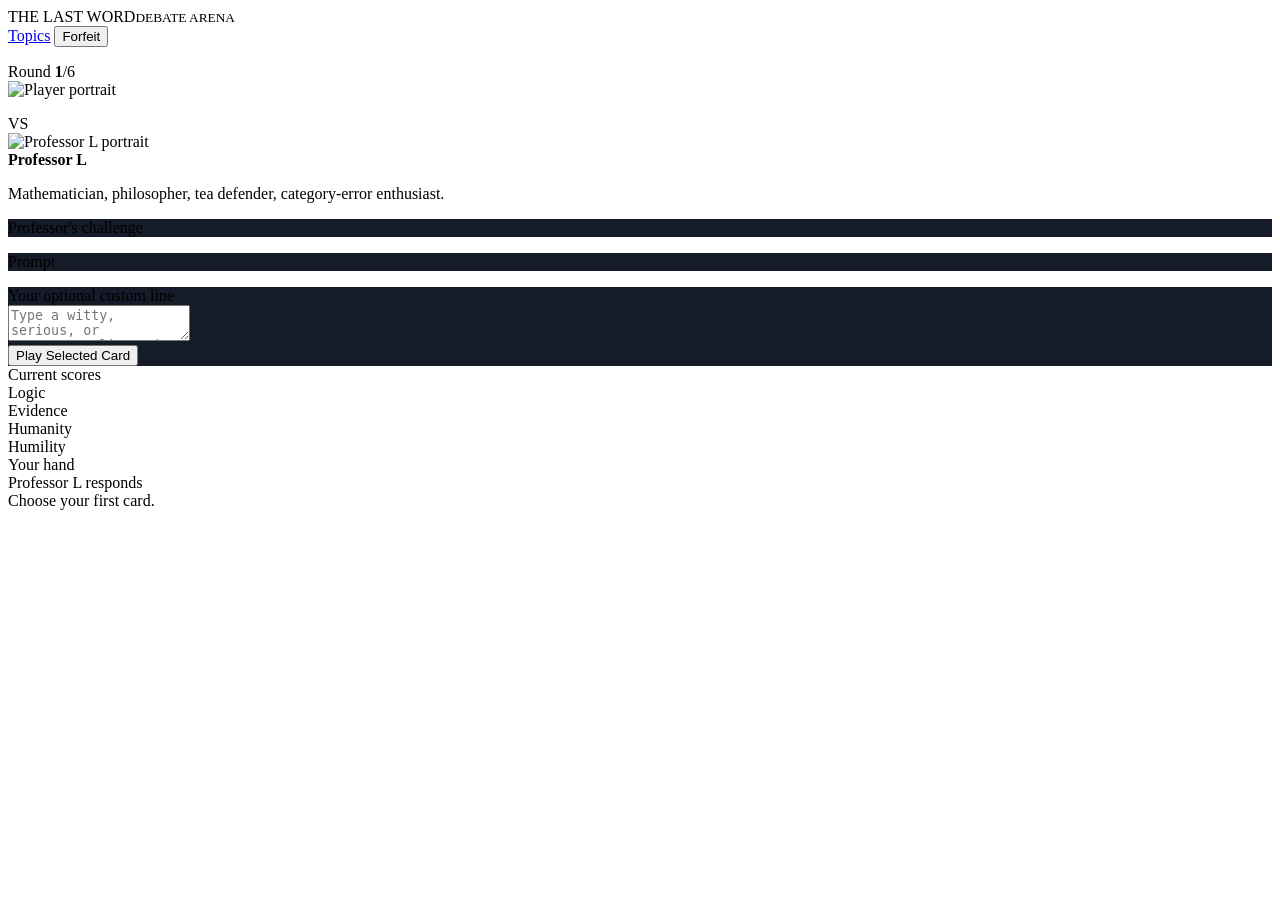
==== arena.html @ 4c8605b6 "Add files via upload" ====
<!doctype html>
<html lang="en">
<head>
  <meta charset="utf-8" />
  <meta name="viewport" content="width=device-width, initial-scale=1" />
  <title>Arena | The Last Word</title>
  <link rel="stylesheet" href="css/base.css" />
  <link rel="stylesheet" href="css/arcade.css" />
</head>
<body>
  <main class="screen">
    <header class="topbar">
      <div class="brand">THE LAST WORD<small>DEBATE ARENA</small></div>
      <nav class="nav">
        <a href="topics.html">Topics</a>
        <button id="forfeitBtn" type="button">Forfeit</button>
      </nav>
    </header>

    <section class="arena-grid">
      <div class="panel">
        <div class="stage">
          <div class="stage-top">
            <div>
              <div class="kicker" id="sceneName"></div>
              <h2 id="arenaTitle" style="margin:4px 0 0"></h2>
              <p id="arenaSubtitle" class="small"></p>
            </div>
            <div class="badge">Round <strong id="roundNumber">1</strong>/6</div>
          </div>
          <div class="stage-fighters">
            <div class="sprite-card">
              <img id="playerPortrait" alt="Player portrait" />
              <div>
                <strong id="playerName"></strong>
                <p id="playerTagline" class="small"></p>
              </div>
            </div>
            <div class="vs">VS</div>
            <div class="sprite-card">
              <img src="assets/portraits/professor-l.svg" alt="Professor L portrait" />
              <div>
                <strong>Professor L</strong>
                <p class="small">Mathematician, philosopher, tea defender, category-error enthusiast.</p>
              </div>
            </div>
          </div>
        </div>

        <div class="panel" style="margin-top:16px; background:#151b28">
          <div class="kicker">Professor's challenge</div>
          <div class="professor-bubble" id="professorChallenge"></div>
        </div>

        <div class="panel" style="margin-top:16px; background:#151b28">
          <div class="kicker">Prompt</div>
          <h3 id="roundTitle" style="margin:6px 0"></h3>
          <div class="prompt-bubble" id="roundPrompt"></div>
        </div>

        <div class="panel" style="margin-top:16px; background:#151b28">
          <div class="kicker">Your optional custom line</div>
          <textarea id="customAnswer" placeholder="Type a witty, serious, or outrageous line. The local game will save it and Professor L will react."></textarea>
          <div class="stack-actions">
            <button class="btn primary" id="submitPlayBtn" type="button">Play Selected Card</button>
          </div>
        </div>
      </div>

      <div class="panel arena-controls">
        <div class="kicker">Current scores</div>
        <div class="score-list">
          <div class="score-row"><span>Logic</span><div class="meter"><span id="logicFill"></span></div><strong id="logicScore"></strong></div>
          <div class="score-row"><span>Evidence</span><div class="meter"><span id="evidenceFill"></span></div><strong id="evidenceScore"></strong></div>
          <div class="score-row"><span>Humanity</span><div class="meter"><span id="humanityFill"></span></div><strong id="humanityScore"></strong></div>
          <div class="score-row"><span>Humility</span><div class="meter"><span id="humilityFill"></span></div><strong id="humilityScore"></strong></div>
        </div>

        <div class="event-banner hidden" id="eventBanner"></div>

        <div>
          <div class="kicker">Your hand</div>
          <div class="hand-grid" id="handGrid"></div>
        </div>

        <div>
          <div class="kicker">Professor L responds</div>
          <div class="response-bubble" id="professorResponse">Choose your first card.</div>
        </div>
      </div>
    </section>
  </main>
  <script src="js/env.js"></script>
  <script type="module" src="js/arena.js"></script>
</body>
</html>
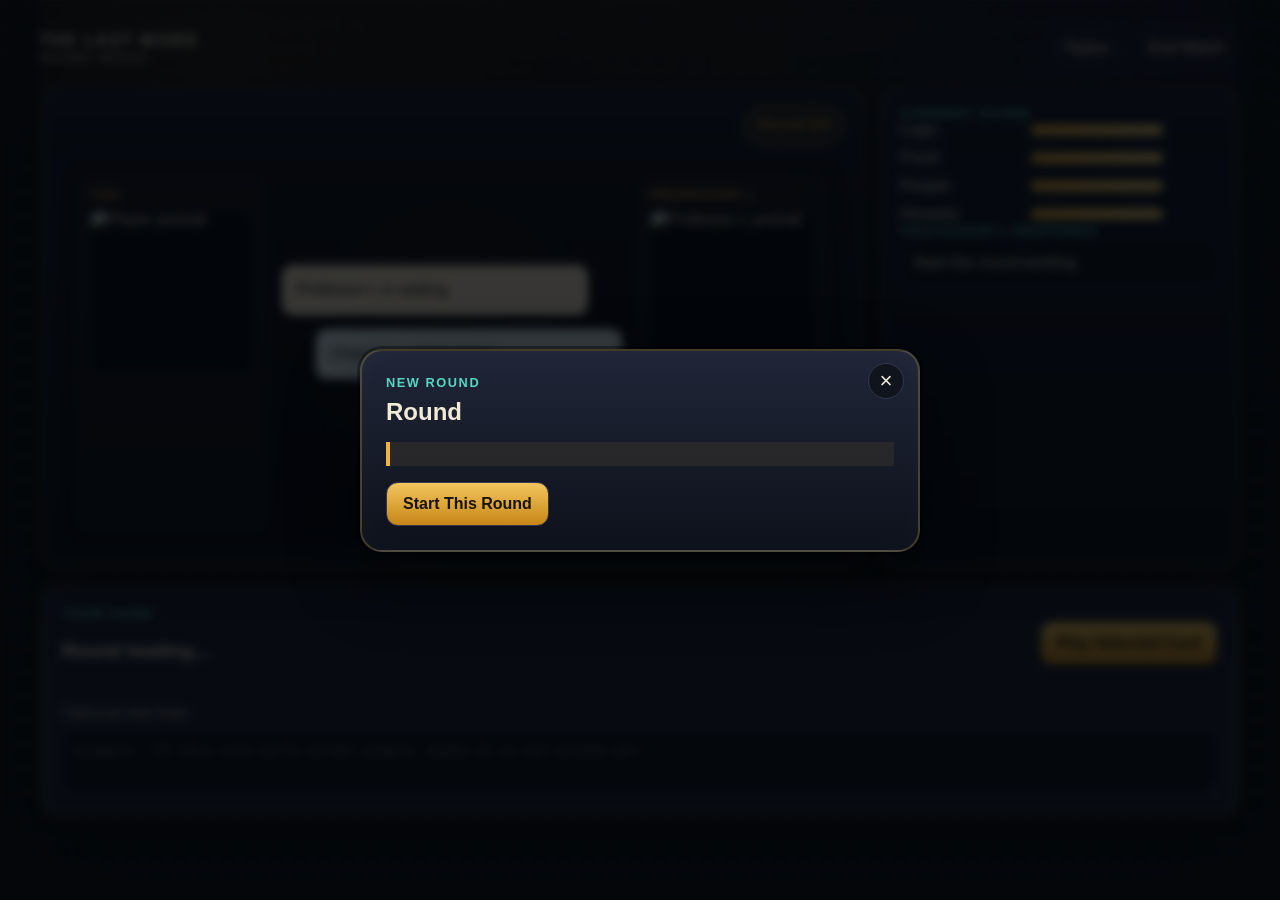
==== commit 840f43eb: "Add files via upload" ====
--- a/arena.html
+++ b/arena.html
@@ -8,88 +8,106 @@
   <link rel="stylesheet" href="css/arcade.css" />
 </head>
 <body>
-  <main class="screen">
-    <header class="topbar">
-      <div class="brand">THE LAST WORD<small>DEBATE ARENA</small></div>
+  <main class="screen arcade-screen">
+    <header class="topbar arcade-topbar">
+      <div class="brand">THE LAST WORD<small>ROUND ARENA</small></div>
       <nav class="nav">
         <a href="topics.html">Topics</a>
-        <button id="forfeitBtn" type="button">Forfeit</button>
+        <button id="forfeitBtn" type="button">End Match</button>
       </nav>
     </header>
 
-    <section class="arena-grid">
-      <div class="panel">
-        <div class="stage">
-          <div class="stage-top">
-            <div>
-              <div class="kicker" id="sceneName"></div>
-              <h2 id="arenaTitle" style="margin:4px 0 0"></h2>
-              <p id="arenaSubtitle" class="small"></p>
-            </div>
-            <div class="badge">Round <strong id="roundNumber">1</strong>/6</div>
+    <section class="arena-cabinet">
+      <div class="arena-stage-panel">
+        <div class="stage-top arcade-stage-top">
+          <div>
+            <div class="kicker" id="sceneName"></div>
+            <h2 id="arenaTitle"></h2>
+            <p id="arenaSubtitle" class="small"></p>
           </div>
-          <div class="stage-fighters">
-            <div class="sprite-card">
-              <img id="playerPortrait" alt="Player portrait" />
-              <div>
-                <strong id="playerName"></strong>
-                <p id="playerTagline" class="small"></p>
-              </div>
-            </div>
-            <div class="vs">VS</div>
-            <div class="sprite-card">
-              <img src="assets/portraits/professor-l.svg" alt="Professor L portrait" />
-              <div>
-                <strong>Professor L</strong>
-                <p class="small">Mathematician, philosopher, tea defender, category-error enthusiast.</p>
-              </div>
-            </div>
-          </div>
+          <div class="round-chip">Round <strong id="roundNumber">1</strong>/6</div>
         </div>
 
-        <div class="panel" style="margin-top:16px; background:#151b28">
-          <div class="kicker">Professor's challenge</div>
-          <div class="professor-bubble" id="professorChallenge"></div>
-        </div>
+        <div class="fight-stage">
+          <div class="fighter-panel player-side">
+            <div class="fighter-label">YOU</div>
+            <img id="playerPortrait" alt="Player portrait" />
+            <strong id="playerName"></strong>
+            <p id="playerTagline" class="small"></p>
+          </div>
 
-        <div class="panel" style="margin-top:16px; background:#151b28">
-          <div class="kicker">Prompt</div>
-          <h3 id="roundTitle" style="margin:6px 0"></h3>
-          <div class="prompt-bubble" id="roundPrompt"></div>
-        </div>
+          <div class="center-stage">
+            <div id="eventBanner" class="event-banner big hidden"></div>
+            <div class="speech-stack">
+              <div class="speech-bubble professor" id="professorChallenge">Professor L is waiting.</div>
+              <div class="speech-bubble player" id="roundPrompt">Choose a card to begin.</div>
+            </div>
+            <button class="btn secondary round-info-btn" id="openRoundBtn" type="button">Open Round Briefing</button>
+          </div>
 
-        <div class="panel" style="margin-top:16px; background:#151b28">
-          <div class="kicker">Your optional custom line</div>
-          <textarea id="customAnswer" placeholder="Type a witty, serious, or outrageous line. The local game will save it and Professor L will react."></textarea>
-          <div class="stack-actions">
-            <button class="btn primary" id="submitPlayBtn" type="button">Play Selected Card</button>
+          <div class="fighter-panel professor-side">
+            <div class="fighter-label">PROFESSOR L</div>
+            <img src="assets/portraits/professor-l.png" alt="Professor L portrait" />
+            <strong>Professor L</strong>
+            <p class="small">Plain words. Hard questions. Tea protected.</p>
           </div>
         </div>
       </div>
 
-      <div class="panel arena-controls">
-        <div class="kicker">Current scores</div>
-        <div class="score-list">
-          <div class="score-row"><span>Logic</span><div class="meter"><span id="logicFill"></span></div><strong id="logicScore"></strong></div>
-          <div class="score-row"><span>Evidence</span><div class="meter"><span id="evidenceFill"></span></div><strong id="evidenceScore"></strong></div>
-          <div class="score-row"><span>Humanity</span><div class="meter"><span id="humanityFill"></span></div><strong id="humanityScore"></strong></div>
-          <div class="score-row"><span>Humility</span><div class="meter"><span id="humilityFill"></span></div><strong id="humilityScore"></strong></div>
+      <aside class="arena-side-panel">
+        <div class="score-card arcade-mini-panel">
+          <div class="kicker">Current score</div>
+          <div class="score-list">
+            <div class="score-row"><span>Logic</span><div class="meter"><span id="logicFill"></span></div><strong id="logicScore"></strong></div>
+            <div class="score-row"><span>Proof</span><div class="meter"><span id="evidenceFill"></span></div><strong id="evidenceScore"></strong></div>
+            <div class="score-row"><span>People</span><div class="meter"><span id="humanityFill"></span></div><strong id="humanityScore"></strong></div>
+            <div class="score-row"><span>Honesty</span><div class="meter"><span id="humilityFill"></span></div><strong id="humilityScore"></strong></div>
+          </div>
         </div>
 
-        <div class="event-banner hidden" id="eventBanner"></div>
+        <div class="arcade-mini-panel">
+          <div class="kicker">Professor L responds</div>
+          <div class="response-bubble" id="professorResponse">Start the round briefing.</div>
+        </div>
+      </aside>
+    </section>
 
+    <section class="card-dock panel arcade-panel">
+      <div class="card-dock-head">
         <div>
           <div class="kicker">Your hand</div>
-          <div class="hand-grid" id="handGrid"></div>
+          <h3 id="roundTitle">Round loading...</h3>
         </div>
-
-        <div>
-          <div class="kicker">Professor L responds</div>
-          <div class="response-bubble" id="professorResponse">Choose your first card.</div>
-        </div>
+        <button class="btn primary" id="submitPlayBtn" type="button">Play Selected Card</button>
       </div>
+      <div class="hand-grid five-card-hand" id="handGrid"></div>
+      <label class="custom-line-label">
+        <span>Optional one-liner</span>
+        <textarea id="customAnswer" placeholder="Example: 'If this rule hurts normal people, maybe it is not wisdom yet.'"></textarea>
+      </label>
     </section>
   </main>
+
+  <div class="round-modal" id="roundModal" role="dialog" aria-modal="true" aria-labelledby="modalRoundTitle">
+    <div class="round-window">
+      <button class="modal-close" id="closeRoundBtn" type="button" aria-label="Close">×</button>
+      <div class="kicker">New round</div>
+      <h2 id="modalRoundTitle">Round</h2>
+      <p id="modalRoundPrompt"></p>
+      <div class="modal-tip" id="modalRoundTwist"></div>
+      <button class="btn primary" id="startRoundBtn" type="button">Start This Round</button>
+    </div>
+  </div>
+
+  <div class="round-modal hidden" id="resultModal" role="dialog" aria-modal="true" aria-labelledby="resultTitle">
+    <div class="round-window result-window">
+      <div class="event-banner big" id="resultBanner">ROUND PLAYED</div>
+      <h2 id="resultTitle">Professor L responds</h2>
+      <p id="resultText"></p>
+      <button class="btn primary" id="nextRoundBtn" type="button">Next Round</button>
+    </div>
+  </div>
+
   <script src="js/env.js"></script>
   <script type="module" src="js/arena.js"></script>
 </body>
--- a/css/base.css
+++ b/css/base.css
@@ -0,0 +1,88 @@
+:root {
+  --bg: #0f1014;
+  --bg-soft: #161923;
+  --panel: #1b2030;
+  --panel-2: #22283b;
+  --text: #f1ead7;
+  --muted: #b9b2a1;
+  --accent: #f0b43a;
+  --accent-2: #57d7c2;
+  --danger: #ff5f7a;
+  --good: #70d78a;
+  --grid: rgba(255,255,255,0.04);
+  --border: #31384f;
+  --shadow: 0 18px 50px rgba(0,0,0,0.35);
+  --radius: 18px;
+}
+* { box-sizing: border-box; }
+html, body { margin: 0; padding: 0; background: var(--bg); color: var(--text); font-family: "Trebuchet MS", "Segoe UI", Arial, sans-serif; }
+body::before {
+  content: "";
+  position: fixed;
+  inset: 0;
+  background-image:
+    linear-gradient(var(--grid) 1px, transparent 1px),
+    linear-gradient(90deg, var(--grid) 1px, transparent 1px),
+    radial-gradient(circle at top, rgba(255,196,92,0.08), transparent 35%),
+    radial-gradient(circle at 80% 20%, rgba(87,215,194,0.06), transparent 30%);
+  background-size: 24px 24px, 24px 24px, auto, auto;
+  pointer-events: none;
+}
+a { color: inherit; text-decoration: none; }
+button { font: inherit; }
+.screen { width: min(1200px, calc(100% - 24px)); margin: 0 auto; padding: 18px 0 36px; position: relative; z-index: 1; }
+.topbar {
+  display: flex; justify-content: space-between; align-items: center; gap: 14px;
+  padding: 10px 0 18px;
+}
+.brand { font-weight: 900; letter-spacing: 0.12em; }
+.brand small { display: block; color: var(--muted); font-size: 0.72rem; letter-spacing: 0.18em; margin-top: 2px; }
+.nav { display: flex; gap: 10px; flex-wrap: wrap; }
+.nav a, .nav button {
+  border: 1px solid var(--border); background: rgba(255,255,255,0.02); color: var(--text);
+  border-radius: 999px; padding: 10px 14px; cursor: pointer;
+}
+.hero, .panel {
+  background: linear-gradient(180deg, rgba(255,255,255,0.02), rgba(255,255,255,0.01)), var(--panel);
+  border: 1px solid var(--border); border-radius: var(--radius); box-shadow: var(--shadow);
+}
+.hero { padding: 28px; }
+.panel { padding: 20px; margin-top: 16px; }
+.hero-grid { display: grid; grid-template-columns: 1.2fr 0.8fr; gap: 18px; align-items: center; }
+.eyebrow { text-transform: uppercase; letter-spacing: 0.18em; color: var(--accent); font-size: 0.78rem; margin: 0 0 10px; }
+h1 { margin: 0; font-size: clamp(2rem, 5vw, 4rem); line-height: 0.95; }
+.subhead { color: var(--muted); font-size: 1.06rem; max-width: 60ch; }
+.hero-actions, .stack-actions { display: flex; gap: 12px; flex-wrap: wrap; margin-top: 18px; }
+.btn {
+  border: 1px solid var(--border); background: var(--panel-2); color: var(--text); padding: 12px 16px; border-radius: 12px; cursor: pointer;
+  transition: transform .12s ease, border-color .12s ease, background .12s ease;
+}
+.btn:hover { transform: translateY(-1px); border-color: var(--accent); }
+.btn.primary { background: linear-gradient(180deg, #f2c65d, #c78617); color: #18130a; font-weight: 800; }
+.btn.secondary.active, .btn.selected { outline: 2px solid var(--accent); }
+.hero-statbox {
+  display: grid; gap: 12px; background: rgba(0,0,0,0.18); border: 1px solid var(--border); border-radius: 18px; padding: 18px;
+}
+.metric-row, .score-row { display: grid; grid-template-columns: 120px 1fr 46px; gap: 10px; align-items: center; }
+.meter { height: 12px; background: #10141d; border-radius: 99px; overflow: hidden; border: 1px solid #2c3447; }
+.meter > span { display: block; height: 100%; background: linear-gradient(90deg, var(--accent), #f7d77f); }
+.grid-2 { display: grid; grid-template-columns: repeat(2, 1fr); gap: 16px; }
+.grid-3 { display: grid; grid-template-columns: repeat(3, 1fr); gap: 16px; }
+.footer-note { margin-top: 18px; color: var(--muted); font-size: 0.9rem; }
+.small { font-size: 0.92rem; color: var(--muted); }
+.kicker { color: var(--accent-2); font-weight: 700; text-transform: uppercase; letter-spacing: 0.12em; font-size: 0.8rem; }
+.badge {
+  display: inline-flex; align-items: center; gap: 8px; border: 1px solid var(--border); background: rgba(255,255,255,0.03); padding: 7px 10px; border-radius: 999px;
+}
+.hidden { display: none !important; }
+.copybox {
+  background: #10141d; border: 1px solid var(--border); border-radius: 14px; padding: 12px; white-space: pre-wrap; line-height: 1.4;
+}
+@media (max-width: 900px) {
+  .hero-grid, .grid-2, .grid-3 { grid-template-columns: 1fr; }
+  .score-row, .metric-row { grid-template-columns: 100px 1fr 40px; }
+}
+
+input[type="email"], input[type="text"] {
+  width: 100%; border-radius: 12px; background: #0f1219; color: var(--text); border: 1px solid var(--border); padding: 12px;
+}
--- a/css/arcade.css
+++ b/css/arcade.css
@@ -0,0 +1,161 @@
+.persona-grid, .topic-grid, .hand-grid {
+  display: grid; gap: 16px;
+}
+.persona-grid { grid-template-columns: repeat(auto-fit, minmax(250px, 1fr)); }
+.topic-grid { grid-template-columns: repeat(auto-fit, minmax(270px, 1fr)); }
+.hand-grid { grid-template-columns: repeat(auto-fit, minmax(220px, 1fr)); }
+.card-panel, .persona-card, .topic-card, .play-card {
+  background: linear-gradient(180deg, rgba(255,255,255,0.025), rgba(255,255,255,0.01)), var(--panel-2);
+  border: 1px solid var(--border); border-radius: 18px; overflow: hidden; box-shadow: var(--shadow);
+}
+.persona-card button, .topic-card button, .play-card button { width: 100%; }
+.persona-card { padding: 14px; display: grid; gap: 12px; }
+.persona-head { display: grid; grid-template-columns: 88px 1fr; gap: 12px; align-items: center; }
+.portrait-wrap {
+  width: 88px; height: 88px; border-radius: 16px; border: 1px solid var(--border); background: #121621; display: grid; place-items: center; overflow: hidden;
+}
+.portrait-wrap img { width: 100%; height: 100%; object-fit: cover; image-rendering: pixelated; }
+.persona-card h3, .topic-card h3, .play-card h3 { margin: 0; }
+.persona-card p, .topic-card p, .play-card p { margin: 0; color: var(--muted); }
+.theme-rust { box-shadow: 0 18px 40px rgba(209,105,42,0.14); }
+.theme-violet { box-shadow: 0 18px 40px rgba(166,98,255,0.16); }
+.theme-gold { box-shadow: 0 18px 40px rgba(240,180,58,0.14); }
+.theme-silver { box-shadow: 0 18px 40px rgba(255,255,255,0.08); }
+.theme-green { box-shadow: 0 18px 40px rgba(96,214,129,0.12); }
+.theme-teal { box-shadow: 0 18px 40px rgba(87,215,194,0.14); }
+.persona-stats { display: grid; gap: 8px; }
+.statline { display: grid; grid-template-columns: 84px 1fr 34px; gap: 8px; align-items: center; font-size: 0.88rem; }
+.statline .bar { height: 10px; border: 1px solid var(--border); border-radius: 999px; overflow: hidden; background: #11151f; }
+.statline .bar span { height: 100%; display: block; background: linear-gradient(90deg, var(--accent-2), #a7f1e5); }
+.topic-card { padding: 16px; display: grid; gap: 10px; }
+.topic-card .difficulty { justify-self: start; }
+.arena-grid { display: grid; grid-template-columns: 1.1fr 0.9fr; gap: 16px; }
+.stage {
+  min-height: 240px; border: 1px solid var(--border); border-radius: 18px; padding: 16px;
+  background:
+    linear-gradient(180deg, rgba(255,255,255,0.02), transparent 55%),
+    radial-gradient(circle at top right, rgba(240,180,58,0.12), transparent 30%),
+    #131823;
+}
+.stage-top { display: flex; justify-content: space-between; gap: 10px; align-items: center; margin-bottom: 12px; }
+.stage-fighters { display: grid; grid-template-columns: 1fr auto 1fr; gap: 12px; align-items: end; min-height: 150px; }
+.sprite-card {
+  border: 1px solid var(--border); background: rgba(255,255,255,0.02); border-radius: 16px; padding: 14px; min-height: 150px; display: grid; gap: 10px;
+}
+.sprite-card img { width: 128px; height: 128px; object-fit: cover; image-rendering: pixelated; border-radius: 12px; border: 1px solid var(--border); background:#0f1219; }
+.vs { font-weight: 900; letter-spacing: 0.18em; color: var(--accent); }
+.professor-bubble, .prompt-bubble, .response-bubble {
+  background: #10141d; border: 1px solid var(--border); border-radius: 14px; padding: 12px; line-height: 1.45;
+}
+.play-card { padding: 14px; display: grid; gap: 10px; min-height: 210px; }
+.play-card .card-type { text-transform: uppercase; letter-spacing: 0.16em; font-size: 0.72rem; color: var(--accent); }
+.play-card .effects { display: flex; flex-wrap: wrap; gap: 8px; font-size: 0.82rem; }
+.effect-chip { border: 1px solid var(--border); border-radius: 999px; padding: 5px 8px; background: rgba(255,255,255,0.03); }
+.arena-controls { display: grid; gap: 12px; }
+textarea {
+  width: 100%; min-height: 88px; resize: vertical; border-radius: 14px; background: #0f1219; color: var(--text); border: 1px solid var(--border); padding: 12px;
+}
+.event-banner {
+  border-radius: 14px; padding: 12px 14px; background: linear-gradient(180deg, rgba(255,95,122,0.18), rgba(255,95,122,0.04)); border: 1px solid rgba(255,95,122,0.4); font-weight: 800; letter-spacing: 0.08em;
+}
+.history-list { display: grid; gap: 12px; }
+.history-item {
+  padding: 14px; border: 1px solid var(--border); border-radius: 16px; background: rgba(255,255,255,0.02); display: grid; gap: 8px;
+}
+.result-hero { display: grid; grid-template-columns: 0.75fr 1.25fr; gap: 16px; }
+.result-card {
+  border: 1px solid var(--border); border-radius: 18px; padding: 18px; background: linear-gradient(180deg, rgba(255,255,255,0.03), rgba(255,255,255,0.01));
+}
+.score-list { display: grid; gap: 10px; }
+.daily-card { border: 1px dashed var(--accent); }
+@media (max-width: 980px) {
+  .arena-grid, .result-hero, .stage-fighters { grid-template-columns: 1fr; }
+  .vs { text-align: center; }
+}
+
+
+/* Portrait polish update */
+.portrait-wrap { box-shadow: inset 0 0 0 1px rgba(255,255,255,0.04), 0 10px 26px rgba(0,0,0,0.35); }
+.sprite-card { align-content: start; }
+
+/* V2: broader, plainer, more game-like flow */
+.arcade-screen {
+  background:
+    linear-gradient(rgba(255,255,255,0.025) 1px, transparent 1px),
+    linear-gradient(90deg, rgba(255,255,255,0.025) 1px, transparent 1px),
+    radial-gradient(circle at 15% 10%, rgba(240,180,58,0.12), transparent 28%),
+    radial-gradient(circle at 90% 20%, rgba(128,92,255,0.10), transparent 30%);
+  background-size: 24px 24px, 24px 24px, auto, auto;
+}
+.arcade-panel, .arena-stage-panel, .arena-side-panel, .round-window, .arcade-monitor {
+  border: 2px solid rgba(255,210,91,0.22);
+  box-shadow: 0 0 0 3px rgba(0,0,0,0.35), 0 26px 70px rgba(0,0,0,0.45), inset 0 0 32px rgba(255,255,255,0.025);
+}
+.topic-hero { display: grid; grid-template-columns: 1fr 1fr; gap: 16px; }
+.mini-cabinet { margin:0; padding:18px; border-radius:18px; background:linear-gradient(180deg, rgba(255,184,46,0.12), rgba(255,255,255,0.02)); }
+.topic-selector-shell { display:grid; grid-template-columns: 220px minmax(0,1fr) 310px; gap:16px; align-items:start; }
+.category-tabs { display:grid; gap:8px; }
+.category-tab, .topic-row {
+  color: var(--text); background:#151a27; border:1px solid var(--border); border-radius:12px; padding:10px 12px; cursor:pointer; text-align:left;
+}
+.category-tab.active, .category-tab:hover { border-color:var(--accent); color:var(--accent); background:rgba(240,180,58,0.08); }
+.topic-main-head { display:flex; justify-content:space-between; gap:12px; align-items:start; margin-bottom:14px; }
+.topic-main-head h2 { margin: 4px 0; }
+.search-input { min-width:230px; padding:12px 14px; border-radius:12px; border:1px solid var(--border); background:#10141d; color:var(--text); }
+.topic-list { display:grid; gap:8px; max-height:720px; overflow:auto; padding-right:6px; }
+.topic-row { display:grid; grid-template-columns:42px 1fr auto; gap:12px; align-items:center; width:100%; }
+.topic-row:hover, .topic-row.selected { border-color:var(--accent); background:linear-gradient(90deg, rgba(240,180,58,0.14), rgba(255,255,255,0.02)); }
+.topic-number { display:grid; place-items:center; width:34px; height:34px; border-radius:8px; background:#4a2b7a; color:#fff; font-weight:900; }
+.topic-row-copy { display:grid; gap:4px; }
+.topic-row-copy small { color:var(--muted); }
+.topic-arrow { color:var(--accent); font-size:2rem; }
+.arcade-monitor { position:sticky; top:18px; border-radius:18px; padding:18px; background:linear-gradient(180deg,#121827,#090c12); overflow:hidden; }
+.preview-art { height:150px; display:grid; place-items:center; margin:16px 0; border-radius:14px; border:1px solid var(--border); background:radial-gradient(circle, rgba(87,215,194,.20), transparent 55%), #090d13; color:var(--accent); font-size:2.3rem; font-weight:900; letter-spacing:.15em; text-shadow: 0 0 22px rgba(240,180,58,.35); }
+.monitor-glow { position:absolute; inset:-30%; background:radial-gradient(circle, rgba(87,215,194,.12), transparent 50%); pointer-events:none; }
+
+.arena-cabinet { display:grid; grid-template-columns:minmax(0,1fr) 360px; gap:16px; }
+.arena-stage-panel, .arena-side-panel { border-radius:20px; padding:18px; background:linear-gradient(180deg,#171c2a,#0c1018); }
+.arcade-stage-top { margin-bottom:14px; }
+.arcade-stage-top h2 { margin:4px 0 2px; }
+.round-chip { border:1px solid var(--accent); border-radius:999px; padding:9px 12px; color:var(--accent); background:rgba(240,180,58,0.08); }
+.fight-stage { min-height:390px; display:grid; grid-template-columns:190px 1fr 190px; gap:14px; align-items:stretch; padding:16px; border-radius:18px; background: radial-gradient(circle at center, rgba(240,180,58,.08), transparent 36%), linear-gradient(180deg,#12131b,#090b11); border:1px solid rgba(255,255,255,.08); }
+.fighter-panel { display:grid; grid-template-rows:auto auto auto 1fr; gap:8px; align-content:start; border:1px solid var(--border); border-radius:16px; padding:12px; background:rgba(255,255,255,.025); }
+.fighter-label { color:var(--accent); font-weight:900; letter-spacing:.14em; font-size:.75rem; }
+.fighter-panel img { width:100%; aspect-ratio:1/1; object-fit:cover; image-rendering:pixelated; border-radius:12px; border:1px solid rgba(255,255,255,.18); background:#080b11; }
+.center-stage { position:relative; display:grid; align-content:center; justify-items:center; gap:18px; }
+.speech-stack { display:grid; gap:12px; width:100%; max-width:540px; }
+.speech-bubble { border:1px solid var(--border); border-radius:12px; padding:14px; background:#f4e8cf; color:#15110a; box-shadow: 0 8px 0 rgba(0,0,0,.25); line-height:1.35; }
+.speech-bubble.player { margin-left:34px; background:#e8f7ff; }
+.speech-bubble.professor { margin-right:34px; }
+.event-banner.big { font-size:clamp(1.6rem,4vw,3.4rem); text-align:center; padding:18px 22px; border:2px solid rgba(255,185,46,.8); background:radial-gradient(circle, rgba(255,120,20,.32), rgba(255,185,46,.08)), #150a08; color:#ffd25b; text-shadow:0 0 16px rgba(255,96,0,.65); }
+.card-dock { margin-top:16px; }
+.card-dock-head { display:flex; justify-content:space-between; gap:12px; align-items:center; margin-bottom:12px; }
+.five-card-hand { grid-template-columns: repeat(5, minmax(150px, 1fr)); }
+.arcade-card { min-height:230px; border-radius:12px; border:2px solid rgba(255,255,255,.14); background:linear-gradient(180deg,#172032,#0b0f17); transition: transform .14s ease, border-color .14s ease; cursor:pointer; }
+.arcade-card:hover, .arcade-card.selected { transform:translateY(-5px); border-color:var(--accent); box-shadow:0 14px 26px rgba(0,0,0,.45), 0 0 0 2px rgba(240,180,58,.15); }
+.card-top { display:flex; justify-content:space-between; align-items:center; }
+.card-cost { width:24px; height:24px; display:grid; place-items:center; border-radius:50%; background:#f0b43a; color:#1a1205; font-weight:900; }
+.custom-line-label { display:grid; gap:8px; margin-top:12px; color:var(--muted); }
+.custom-line-label textarea { min-height:64px; }
+.round-info-btn { justify-self:center; }
+.round-modal { position:fixed; inset:0; z-index:1000; display:grid; place-items:center; padding:18px; background:rgba(2,4,8,.78); backdrop-filter: blur(5px); }
+.round-modal.hidden { display:none; }
+.round-window { width:min(560px, 100%); position:relative; border-radius:22px; padding:24px; background:linear-gradient(180deg,#202638,#0d111b); }
+.round-window h2 { margin:8px 0 10px; }
+.modal-tip { margin:16px 0; border-left:4px solid var(--accent); padding:12px 14px; background:rgba(240,180,58,.08); color:#f5e6c6; }
+.modal-close { position:absolute; right:14px; top:12px; width:36px; height:36px; border-radius:50%; border:1px solid var(--border); background:#10141d; color:var(--text); font-size:1.4rem; cursor:pointer; }
+.result-window { text-align:center; }
+.result-window p { font-size:1.05rem; line-height:1.5; }
+.compact.persona-card { box-shadow:none; }
+
+@media (max-width: 1100px) {
+  .topic-selector-shell, .arena-cabinet { grid-template-columns:1fr; }
+  .arcade-monitor { position:relative; top:auto; }
+  .five-card-hand { grid-template-columns: repeat(auto-fit, minmax(170px,1fr)); }
+}
+@media (max-width: 760px) {
+  .topic-hero, .fight-stage { grid-template-columns:1fr; }
+  .topic-main-head, .card-dock-head { flex-direction:column; align-items:stretch; }
+  .search-input { min-width:0; width:100%; }
+  .fighter-panel img { max-width:150px; justify-self:center; }
+}
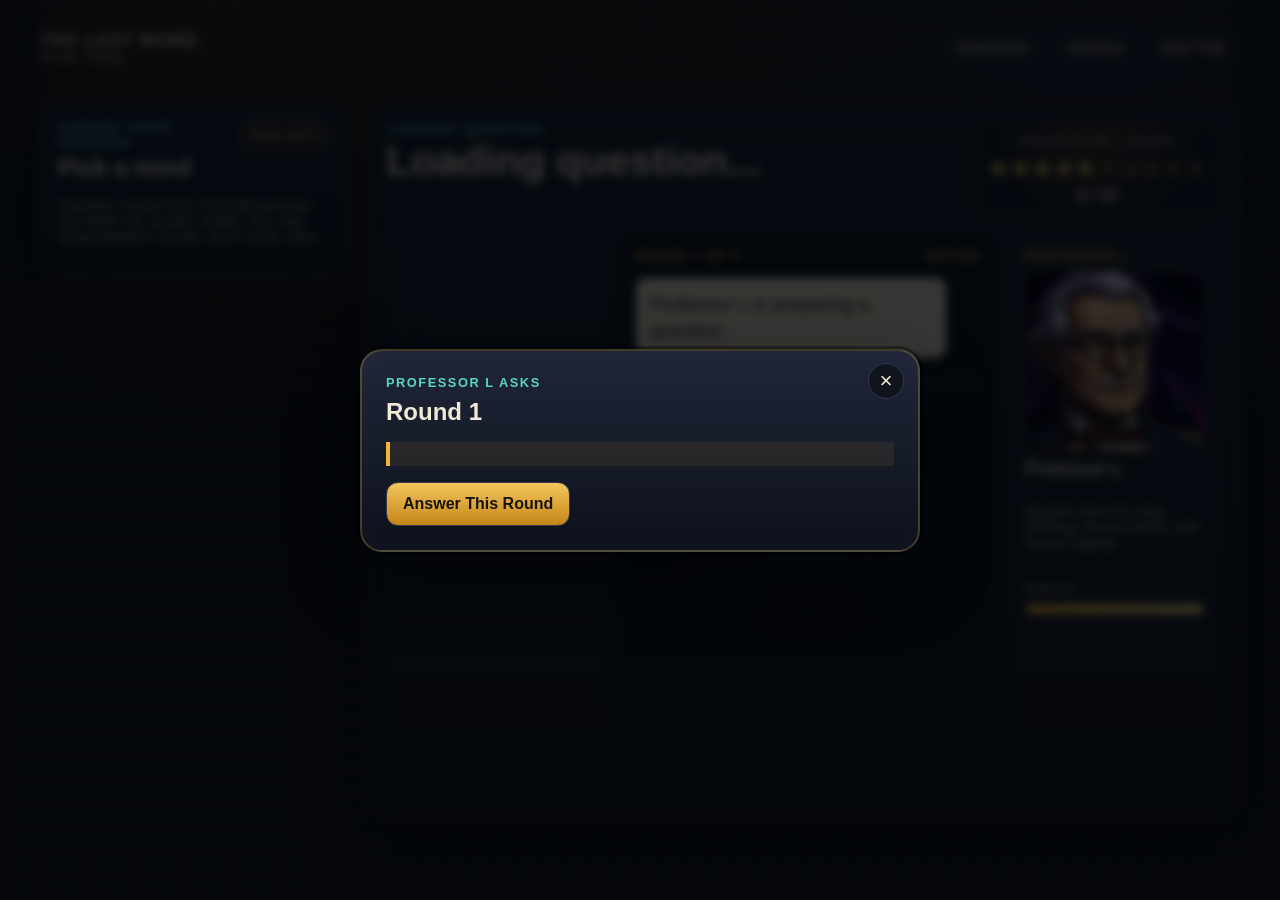
==== commit 55b459c7: "Add files via upload" ====
--- a/arena.html
+++ b/arena.html
@@ -3,107 +3,95 @@
 <head>
   <meta charset="utf-8" />
   <meta name="viewport" content="width=device-width, initial-scale=1" />
-  <title>Arena | The Last Word</title>
+  <title>Star Trial | The Last Word</title>
   <link rel="stylesheet" href="css/base.css" />
   <link rel="stylesheet" href="css/arcade.css" />
 </head>
 <body>
-  <main class="screen arcade-screen">
+  <main class="screen arcade-screen star-trial-screen">
     <header class="topbar arcade-topbar">
-      <div class="brand">THE LAST WORD<small>ROUND ARENA</small></div>
+      <div class="brand">THE LAST WORD<small>STAR TRIAL</small></div>
       <nav class="nav">
-        <a href="topics.html">Topics</a>
-        <button id="forfeitBtn" type="button">End Match</button>
+        <a href="topics.html">Questions</a>
+        <a href="account.html">Archive</a>
+        <button id="forfeitBtn" type="button">End Trial</button>
       </nav>
     </header>
 
-    <section class="arena-cabinet">
-      <div class="arena-stage-panel">
-        <div class="stage-top arcade-stage-top">
+    <section class="trial-shell">
+      <aside class="persona-rail arcade-panel">
+        <div class="rail-head">
           <div>
-            <div class="kicker" id="sceneName"></div>
-            <h2 id="arenaTitle"></h2>
-            <p id="arenaSubtitle" class="small"></p>
+            <div class="kicker">Choose your persona</div>
+            <h2>Pick a mind</h2>
           </div>
-          <div class="round-chip">Round <strong id="roundNumber">1</strong>/6</div>
+          <div class="swap-chip" id="swapChip">Swap cost: 0</div>
+        </div>
+        <p class="small">Question comes first. Pick the persona you think can answer wisely. You may swap between rounds, but it costs stars.</p>
+        <div id="personaRail" class="persona-rail-list"></div>
+      </aside>
+
+      <section class="trial-main arcade-panel">
+        <div class="trial-topline">
+          <div>
+            <div class="kicker" id="categoryLabel">Current question</div>
+            <h1 id="topicTitle">Loading question...</h1>
+            <p id="topicHook" class="small"></p>
+          </div>
+          <div class="star-board">
+            <div class="star-label">Professor L Stars</div>
+            <div class="stars" id="starsDisplay">★★★★★☆☆☆☆☆</div>
+            <strong id="starNumber">5 / 10</strong>
+          </div>
         </div>
 
-        <div class="fight-stage">
-          <div class="fighter-panel player-side">
-            <div class="fighter-label">YOU</div>
-            <img id="playerPortrait" alt="Player portrait" />
-            <strong id="playerName"></strong>
-            <p id="playerTagline" class="small"></p>
+        <div class="battle-grid">
+          <div class="active-persona-card" id="activePersonaCard">
+            <div class="empty-persona">Pick a persona from the left.</div>
           </div>
 
-          <div class="center-stage">
-            <div id="eventBanner" class="event-banner big hidden"></div>
-            <div class="speech-stack">
-              <div class="speech-bubble professor" id="professorChallenge">Professor L is waiting.</div>
-              <div class="speech-bubble player" id="roundPrompt">Choose a card to begin.</div>
+          <div class="question-window">
+            <div class="round-status">
+              <span id="roundCounter">Round 1 of 5</span>
+              <span id="challengeType">Define</span>
             </div>
-            <button class="btn secondary round-info-btn" id="openRoundBtn" type="button">Open Round Briefing</button>
+            <div class="speech-bubble professor big-bubble" id="professorQuestion">Professor L is preparing a question.</div>
+            <div class="trial-hint" id="roundHint"></div>
+            <div class="answer-list" id="answerList"></div>
           </div>
 
-          <div class="fighter-panel professor-side">
+          <div class="professor-panel">
             <div class="fighter-label">PROFESSOR L</div>
             <img src="assets/portraits/professor-l.png" alt="Professor L portrait" />
             <strong>Professor L</strong>
-            <p class="small">Plain words. Hard questions. Tea protected.</p>
+            <p class="small">Awards stars for clear thinking, honest limits, and human dignity.</p>
+            <div class="professor-meter">
+              <span>Patience</span>
+              <div class="meter"><span id="patienceFill"></span></div>
+            </div>
           </div>
         </div>
-      </div>
-
-      <aside class="arena-side-panel">
-        <div class="score-card arcade-mini-panel">
-          <div class="kicker">Current score</div>
-          <div class="score-list">
-            <div class="score-row"><span>Logic</span><div class="meter"><span id="logicFill"></span></div><strong id="logicScore"></strong></div>
-            <div class="score-row"><span>Proof</span><div class="meter"><span id="evidenceFill"></span></div><strong id="evidenceScore"></strong></div>
-            <div class="score-row"><span>People</span><div class="meter"><span id="humanityFill"></span></div><strong id="humanityScore"></strong></div>
-            <div class="score-row"><span>Honesty</span><div class="meter"><span id="humilityFill"></span></div><strong id="humilityScore"></strong></div>
-          </div>
-        </div>
-
-        <div class="arcade-mini-panel">
-          <div class="kicker">Professor L responds</div>
-          <div class="response-bubble" id="professorResponse">Start the round briefing.</div>
-        </div>
-      </aside>
-    </section>
-
-    <section class="card-dock panel arcade-panel">
-      <div class="card-dock-head">
-        <div>
-          <div class="kicker">Your hand</div>
-          <h3 id="roundTitle">Round loading...</h3>
-        </div>
-        <button class="btn primary" id="submitPlayBtn" type="button">Play Selected Card</button>
-      </div>
-      <div class="hand-grid five-card-hand" id="handGrid"></div>
-      <label class="custom-line-label">
-        <span>Optional one-liner</span>
-        <textarea id="customAnswer" placeholder="Example: 'If this rule hurts normal people, maybe it is not wisdom yet.'"></textarea>
-      </label>
+      </section>
     </section>
   </main>
 
-  <div class="round-modal" id="roundModal" role="dialog" aria-modal="true" aria-labelledby="modalRoundTitle">
-    <div class="round-window">
-      <button class="modal-close" id="closeRoundBtn" type="button" aria-label="Close">×</button>
-      <div class="kicker">New round</div>
-      <h2 id="modalRoundTitle">Round</h2>
-      <p id="modalRoundPrompt"></p>
-      <div class="modal-tip" id="modalRoundTwist"></div>
-      <button class="btn primary" id="startRoundBtn" type="button">Start This Round</button>
+  <div class="round-modal" id="roundIntroModal" role="dialog" aria-modal="true" aria-labelledby="introTitle">
+    <div class="round-window star-window">
+      <button class="modal-close" id="closeIntroBtn" type="button" aria-label="Close">×</button>
+      <div class="kicker">Professor L asks</div>
+      <h2 id="introTitle">Round 1</h2>
+      <p id="introPrompt"></p>
+      <div class="modal-tip" id="introTip"></div>
+      <button class="btn primary" id="startRoundBtn" type="button">Answer This Round</button>
     </div>
   </div>
 
   <div class="round-modal hidden" id="resultModal" role="dialog" aria-modal="true" aria-labelledby="resultTitle">
-    <div class="round-window result-window">
-      <div class="event-banner big" id="resultBanner">ROUND PLAYED</div>
+    <div class="round-window star-window result-window">
+      <div class="event-banner big" id="resultEvent">STAR CHANGE</div>
       <h2 id="resultTitle">Professor L responds</h2>
-      <p id="resultText"></p>
+      <p id="resultResponse"></p>
+      <div class="lesson-box" id="resultLesson"></div>
       <button class="btn primary" id="nextRoundBtn" type="button">Next Round</button>
     </div>
   </div>
--- a/css/arcade.css
+++ b/css/arcade.css
@@ -159,3 +159,66 @@
   .search-input { min-width:0; width:100%; }
   .fighter-panel img { max-width:150px; justify-self:center; }
 }
+
+/* V3 Star Trial: persona-strategy debate battle */
+.star-trial-screen .topbar { margin-bottom: 16px; }
+.trial-shell { display:grid; grid-template-columns: 310px minmax(0,1fr); gap:16px; align-items:start; }
+.persona-rail { position: sticky; top: 14px; border-radius: 20px; padding: 16px; background: linear-gradient(180deg, #171d2d, #0c111b); }
+.rail-head { display:flex; justify-content:space-between; align-items:start; gap:10px; margin-bottom:10px; }
+.rail-head h2 { margin: 4px 0 0; }
+.swap-chip { border:1px solid rgba(255,210,91,.45); color:var(--accent); border-radius:999px; padding:7px 10px; font-size:.78rem; white-space:nowrap; background:rgba(240,180,58,.08); }
+.persona-rail-list { display:grid; gap:10px; margin-top:14px; max-height: calc(100vh - 230px); overflow:auto; padding-right:5px; }
+.rail-persona { width:100%; display:grid; grid-template-columns:58px 1fr auto; gap:10px; align-items:center; text-align:left; color:var(--text); background:#111827; border:1px solid var(--border); border-radius:14px; padding:9px; cursor:pointer; transition: transform .14s ease, border-color .14s ease, background .14s ease; }
+.rail-persona:hover, .rail-persona.active { transform: translateX(3px); border-color: var(--accent); background: linear-gradient(90deg, rgba(240,180,58,.12), rgba(255,255,255,.025)); }
+.rail-persona img { width:58px; height:58px; object-fit:cover; border-radius:10px; border:1px solid rgba(255,255,255,.18); background:#070a10; }
+.rail-persona strong { display:block; line-height:1.05; }
+.rail-persona small { color:var(--muted); display:block; margin-top:4px; line-height:1.15; }
+.rail-persona em { font-style:normal; font-size:.68rem; color:var(--accent); letter-spacing:.1em; font-weight:900; }
+.trial-main { border-radius:20px; padding:18px; background: linear-gradient(180deg,#161b29,#0b0f17); }
+.trial-topline { display:flex; justify-content:space-between; gap:16px; align-items:start; margin-bottom:16px; }
+.trial-topline h1 { margin:4px 0 6px; font-size: clamp(1.45rem, 3.2vw, 2.75rem); line-height:1.02; }
+.star-board { min-width:230px; border:1px solid rgba(255,210,91,.35); border-radius:16px; padding:12px; text-align:center; background:radial-gradient(circle at top, rgba(240,180,58,.16), transparent 70%), #101520; }
+.star-label { color: var(--muted); font-size:.78rem; letter-spacing:.12em; text-transform:uppercase; }
+.stars { color:#ffd25b; text-shadow:0 0 12px rgba(240,180,58,.45); letter-spacing:.04em; font-size:1.45rem; margin:5px 0; }
+.battle-grid { display:grid; grid-template-columns: 220px minmax(0,1fr) 210px; gap:14px; min-height:560px; }
+.active-persona-card, .professor-panel, .question-window { border:1px solid rgba(255,255,255,.1); border-radius:18px; background:rgba(255,255,255,.025); padding:14px; }
+.active-persona-card img, .professor-panel img { width:100%; aspect-ratio:1/1; object-fit:cover; border-radius:14px; border:1px solid rgba(255,255,255,.18); background:#05070b; }
+.active-persona-card h2 { margin:10px 0 4px; font-size:1.2rem; }
+.active-persona-card p { color:var(--muted); margin:0 0 10px; }
+.empty-persona { min-height:260px; display:grid; place-items:center; text-align:center; color:var(--muted); border:1px dashed var(--border); border-radius:14px; padding:18px; }
+.persona-mini-stats { display:grid; grid-template-columns:72px 1fr; gap:7px; font-size:.8rem; align-items:center; }
+.persona-mini-stats .meter { height:8px; }
+.question-window { display:grid; grid-template-rows:auto auto auto 1fr; gap:14px; background: radial-gradient(circle at center, rgba(128,92,255,.08), transparent 45%), #0c1018; }
+.round-status { display:flex; justify-content:space-between; gap:10px; color:var(--accent); font-size:.78rem; font-weight:900; letter-spacing:.12em; text-transform:uppercase; }
+.big-bubble { font-size: clamp(1rem, 1.5vw, 1.25rem); }
+.trial-hint { border-left:4px solid var(--accent-2); padding:10px 12px; background:rgba(87,215,194,.08); color:#d8fff8; border-radius:0 12px 12px 0; }
+.answer-list { display:grid; gap:10px; align-content:start; }
+.answer-card { display:grid; grid-template-columns:42px 1fr; gap:12px; align-items:center; width:100%; text-align:left; color:var(--text); border:1px solid var(--border); background:linear-gradient(180deg,#1a2031,#0e131d); border-radius:14px; padding:13px; cursor:pointer; transition: transform .14s ease, border-color .14s ease, box-shadow .14s ease; }
+.answer-card:hover { transform:translateY(-2px); border-color:var(--accent); box-shadow:0 12px 24px rgba(0,0,0,.35), 0 0 0 2px rgba(240,180,58,.12); }
+.answer-card strong { line-height:1.22; }
+.answer-card small { display:block; color:var(--muted); margin-top:5px; }
+.answer-letter { display:grid; place-items:center; width:36px; height:36px; border-radius:10px; background:#4a2b7a; color:#fff; font-weight:900; border:1px solid rgba(255,255,255,.18); }
+.disabled-answer { cursor:default; opacity:.75; }
+.disabled-answer:hover { transform:none; border-color:var(--border); box-shadow:none; }
+.professor-panel { display:grid; align-content:start; gap:8px; }
+.professor-panel strong { font-size:1.1rem; }
+.professor-meter { margin-top:8px; display:grid; gap:7px; font-size:.82rem; color:var(--muted); }
+.star-window .event-banner.big { margin-bottom:14px; }
+.lesson-box { margin-top:14px; padding:12px 14px; border:1px solid rgba(87,215,194,.35); border-radius:14px; background:rgba(87,215,194,.08); color:#dffffa; text-align:left; }
+.star-topic-hero h1 { margin:4px 0 8px; font-size:clamp(1.9rem, 3vw, 3.1rem); }
+.result-stars { color:#ffd25b; font-size:1.85rem; letter-spacing:.04em; text-shadow:0 0 14px rgba(240,180,58,.45); }
+.verdict-history { display:grid; gap:10px; margin-top:14px; }
+.verdict-history-item { border:1px solid var(--border); border-radius:14px; padding:12px; background:rgba(255,255,255,.025); }
+.verdict-history-item strong { display:block; margin-bottom:5px; }
+.bad-answer-chip { border:1px solid rgba(255,95,122,.4); background:rgba(255,95,122,.07); border-radius:12px; padding:10px; }
+@media (max-width: 1180px) {
+  .trial-shell { grid-template-columns:1fr; }
+  .persona-rail { position:relative; top:auto; }
+  .persona-rail-list { grid-template-columns: repeat(auto-fit, minmax(230px,1fr)); max-height:none; }
+  .battle-grid { grid-template-columns:1fr; }
+  .active-persona-card img, .professor-panel img { max-width:180px; justify-self:center; }
+}
+@media (max-width: 740px) {
+  .trial-topline { flex-direction:column; }
+  .star-board { width:100%; }
+}
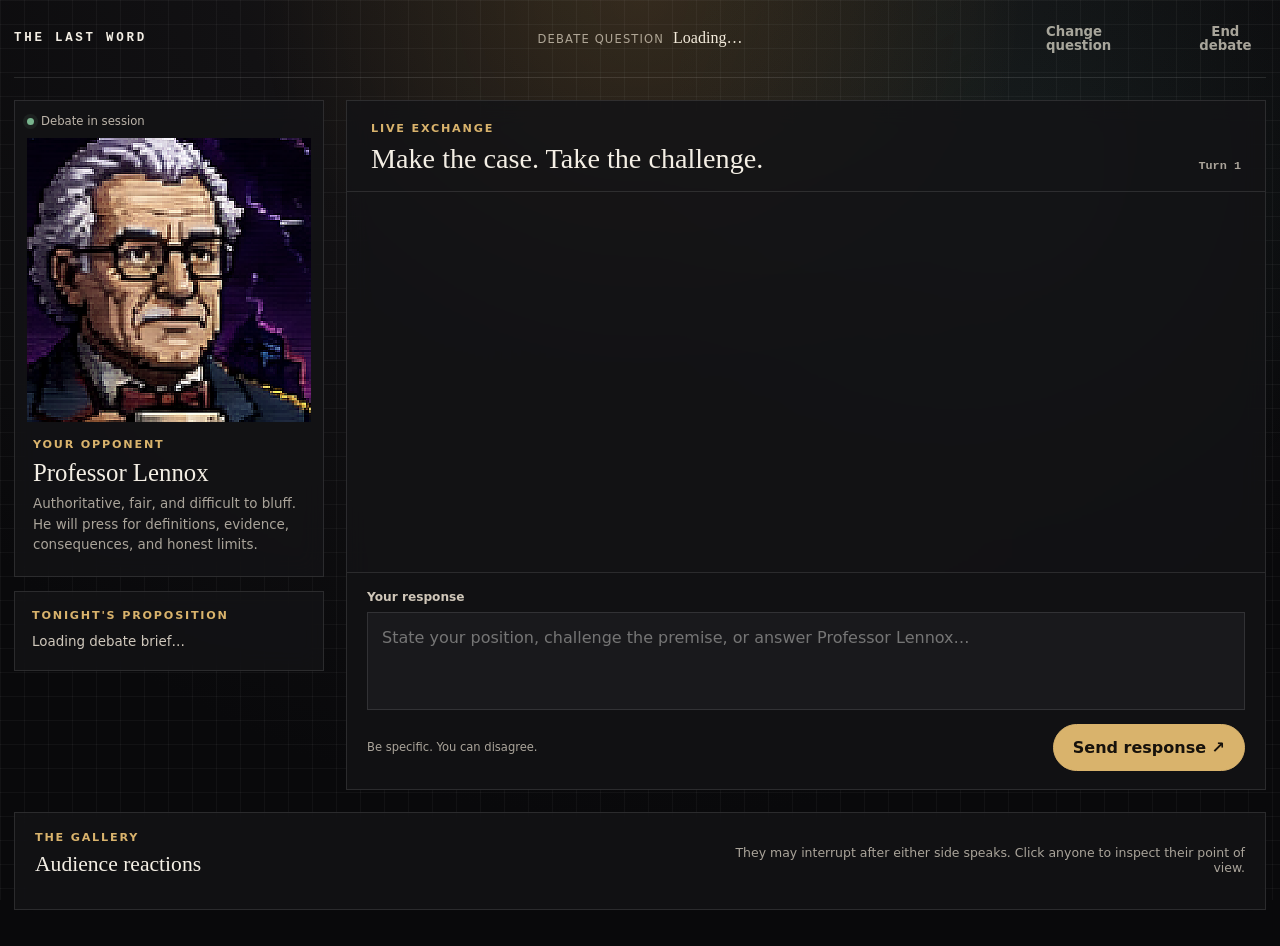
==== commit 58d3e5cb: "Add files via upload" ====
--- a/arena.html
+++ b/arena.html
@@ -3,97 +3,95 @@
 <head>
   <meta charset="utf-8" />
   <meta name="viewport" content="width=device-width, initial-scale=1" />
-  <title>Star Trial | The Last Word</title>
+  <title>Debate | The Last Word</title>
   <link rel="stylesheet" href="css/base.css" />
-  <link rel="stylesheet" href="css/arcade.css" />
+  <link rel="stylesheet" href="css/debate.css" />
 </head>
-<body>
-  <main class="screen arcade-screen star-trial-screen">
-    <header class="topbar arcade-topbar">
-      <div class="brand">THE LAST WORD<small>STAR TRIAL</small></div>
-      <nav class="nav">
-        <a href="topics.html">Questions</a>
-        <a href="account.html">Archive</a>
-        <button id="forfeitBtn" type="button">End Trial</button>
+<body class="conversation-body">
+  <main class="conversation-app">
+    <header class="debate-topbar">
+      <a class="debate-wordmark" href="index.html">THE LAST WORD</a>
+      <div class="topic-pill">
+        <span id="categoryLabel">Debate question</span>
+        <strong id="topicTitle">Loading…</strong>
+      </div>
+      <nav class="conversation-nav">
+        <a href="topics.html">Change question</a>
+        <button id="forfeitBtn" type="button">End debate</button>
       </nav>
     </header>
 
-    <section class="trial-shell">
-      <aside class="persona-rail arcade-panel">
-        <div class="rail-head">
-          <div>
-            <div class="kicker">Choose your persona</div>
-            <h2>Pick a mind</h2>
-          </div>
-          <div class="swap-chip" id="swapChip">Swap cost: 0</div>
-        </div>
-        <p class="small">Question comes first. Pick the persona you think can answer wisely. You may swap between rounds, but it costs stars.</p>
-        <div id="personaRail" class="persona-rail-list"></div>
-      </aside>
-
-      <section class="trial-main arcade-panel">
-        <div class="trial-topline">
-          <div>
-            <div class="kicker" id="categoryLabel">Current question</div>
-            <h1 id="topicTitle">Loading question...</h1>
-            <p id="topicHook" class="small"></p>
-          </div>
-          <div class="star-board">
-            <div class="star-label">Professor L Stars</div>
-            <div class="stars" id="starsDisplay">★★★★★☆☆☆☆☆</div>
-            <strong id="starNumber">5 / 10</strong>
+    <section class="debate-room">
+      <aside class="professor-column" aria-label="Professor Lennox">
+        <div class="opponent-card">
+          <div class="opponent-status"><span class="status-dot"></span> Debate in session</div>
+          <img src="assets/portraits/professor-l.png" alt="Professor Lennox portrait" />
+          <div class="opponent-copy">
+            <span class="eyebrow">Your opponent</span>
+            <h2>Professor Lennox</h2>
+            <p>Authoritative, fair, and difficult to bluff. He will press for definitions, evidence, consequences, and honest limits.</p>
           </div>
         </div>
 
-        <div class="battle-grid">
-          <div class="active-persona-card" id="activePersonaCard">
-            <div class="empty-persona">Pick a persona from the left.</div>
+        <div class="debate-brief">
+          <span class="eyebrow">Tonight's proposition</span>
+          <p id="topicHook">Loading debate brief…</p>
+        </div>
+      </aside>
+
+      <section class="conversation-column" aria-label="Debate conversation">
+        <div class="conversation-heading">
+          <div>
+            <span class="eyebrow">Live exchange</span>
+            <h1>Make the case. Take the challenge.</h1>
           </div>
+          <div class="turn-count" id="turnCounter">Turn 1</div>
+        </div>
 
-          <div class="question-window">
-            <div class="round-status">
-              <span id="roundCounter">Round 1 of 5</span>
-              <span id="challengeType">Define</span>
-            </div>
-            <div class="speech-bubble professor big-bubble" id="professorQuestion">Professor L is preparing a question.</div>
-            <div class="trial-hint" id="roundHint"></div>
-            <div class="answer-list" id="answerList"></div>
+        <div class="message-thread" id="messageThread" aria-live="polite"></div>
+
+        <form class="composer" id="debateForm">
+          <label for="userInput">Your response</label>
+          <textarea id="userInput" rows="3" maxlength="1400" placeholder="State your position, challenge the premise, or answer Professor Lennox…" required></textarea>
+          <div class="composer-footer">
+            <span id="composerHint">Be specific. You can disagree.</span>
+            <button class="debate-btn primary" id="sendBtn" type="submit">Send response <span aria-hidden="true">↗</span></button>
           </div>
+        </form>
+      </section>
+    </section>
 
-          <div class="professor-panel">
-            <div class="fighter-label">PROFESSOR L</div>
-            <img src="assets/portraits/professor-l.png" alt="Professor L portrait" />
-            <strong>Professor L</strong>
-            <p class="small">Awards stars for clear thinking, honest limits, and human dignity.</p>
-            <div class="professor-meter">
-              <span>Patience</span>
-              <div class="meter"><span id="patienceFill"></span></div>
-            </div>
-          </div>
+    <section class="audience-dock" aria-labelledby="audienceTitle">
+      <div class="audience-head">
+        <div>
+          <span class="eyebrow">The gallery</span>
+          <h2 id="audienceTitle">Audience reactions</h2>
         </div>
-      </section>
+        <p>They may interrupt after either side speaks. Click anyone to inspect their point of view.</p>
+      </div>
+      <div class="audience-row" id="personaRail"></div>
     </section>
   </main>
 
-  <div class="round-modal" id="roundIntroModal" role="dialog" aria-modal="true" aria-labelledby="introTitle">
-    <div class="round-window star-window">
-      <button class="modal-close" id="closeIntroBtn" type="button" aria-label="Close">×</button>
-      <div class="kicker">Professor L asks</div>
-      <h2 id="introTitle">Round 1</h2>
-      <p id="introPrompt"></p>
-      <div class="modal-tip" id="introTip"></div>
-      <button class="btn primary" id="startRoundBtn" type="button">Answer This Round</button>
-    </div>
-  </div>
+  <div class="interruption-layer" id="interruptionLayer" aria-live="polite" aria-atomic="true"></div>
 
-  <div class="round-modal hidden" id="resultModal" role="dialog" aria-modal="true" aria-labelledby="resultTitle">
-    <div class="round-window star-window result-window">
-      <div class="event-banner big" id="resultEvent">STAR CHANGE</div>
-      <h2 id="resultTitle">Professor L responds</h2>
-      <p id="resultResponse"></p>
-      <div class="lesson-box" id="resultLesson"></div>
-      <button class="btn primary" id="nextRoundBtn" type="button">Next Round</button>
-    </div>
+  <div class="persona-drawer" id="personaDrawer" aria-hidden="true">
+    <button class="drawer-scrim" id="drawerScrim" type="button" aria-label="Close audience profile"></button>
+    <aside class="drawer-panel" role="dialog" aria-modal="true" aria-labelledby="drawerName">
+      <button class="drawer-close" id="drawerClose" type="button" aria-label="Close">×</button>
+      <img id="drawerPortrait" src="" alt="" />
+      <span class="eyebrow">Audience member</span>
+      <h2 id="drawerName"></h2>
+      <p id="drawerIntro"></p>
+      <div class="profile-facts">
+        <div><span>Lens</span><strong id="drawerType"></strong></div>
+        <div><span>Blind spot</span><strong id="drawerBlindSpot"></strong></div>
+      </div>
+      <div class="history-block">
+        <h3>Interruption history</h3>
+        <div id="drawerHistory"></div>
+      </div>
+    </aside>
   </div>
 
   <script src="js/env.js"></script>
--- a/css/debate.css
+++ b/css/debate.css
@@ -0,0 +1,184 @@
+:root {
+  --debate-bg: #0b0b0d;
+  --debate-panel: #141416;
+  --debate-panel-2: #1a1a1d;
+  --debate-line: rgba(255,255,255,.11);
+  --debate-text: #f4efe5;
+  --debate-muted: #aaa49a;
+  --debate-gold: #d9b36c;
+  --debate-gold-soft: rgba(217,179,108,.12);
+  --debate-red: #b65b48;
+  --debate-green: #5f8f78;
+}
+* { box-sizing: border-box; }
+body.debate-start-body,
+body.conversation-body { margin:0; min-height:100vh; color:var(--debate-text); background:radial-gradient(circle at 50% -10%, #29221a 0, #121113 34%, #09090b 75%); font-family: Inter, ui-sans-serif, system-ui, -apple-system, BlinkMacSystemFont, "Segoe UI", sans-serif; }
+a { color:inherit; }
+.debate-wordmark { color:var(--debate-text); text-decoration:none; font:800 .78rem/1 ui-monospace,SFMono-Regular,Menlo,monospace; letter-spacing:.22em; }
+.quiet-link,.conversation-nav a,.conversation-nav button { color:var(--debate-muted); text-decoration:none; background:none; border:0; font:600 .83rem/1 system-ui,sans-serif; cursor:pointer; padding:8px 0; }
+.quiet-link:hover,.conversation-nav a:hover,.conversation-nav button:hover { color:var(--debate-text); }
+.eyebrow { display:block; color:var(--debate-gold); font-size:.7rem; font-weight:800; letter-spacing:.16em; text-transform:uppercase; }
+.debate-btn { border:1px solid var(--debate-line); border-radius:999px; padding:13px 19px; font-weight:800; cursor:pointer; transition:transform .18s ease,border-color .18s ease,background .18s ease; }
+.debate-btn:hover { transform:translateY(-1px); }
+.debate-btn.primary { color:#17120c; border-color:var(--debate-gold); background:var(--debate-gold); }
+.debate-btn.primary:hover { background:#e5c484; }
+.debate-btn.secondary { color:var(--debate-text); background:rgba(255,255,255,.025); }
+.debate-btn:disabled { opacity:.45; cursor:not-allowed; transform:none; }
+
+/* Start */
+.debate-start-shell { width:min(1180px, calc(100% - 36px)); margin:0 auto; min-height:100vh; display:grid; grid-template-rows:auto 1fr auto; }
+.debate-brandbar { display:flex; align-items:center; justify-content:space-between; padding:26px 0; border-bottom:1px solid var(--debate-line); }
+.debate-start-card { display:grid; grid-template-columns:minmax(0,1.05fr) minmax(420px,.95fr); gap:64px; align-items:center; padding:70px 0 48px; }
+.start-copy h1 { max-width:700px; margin:14px 0 22px; font-family: Georgia, "Times New Roman", serif; font-size:clamp(3rem,7vw,6.5rem); line-height:.9; font-weight:500; letter-spacing:-.055em; }
+.start-copy h1 span { color:var(--debate-gold); }
+.start-lede { max-width:640px; color:#c9c2b7; font-size:clamp(1rem,1.7vw,1.24rem); line-height:1.65; }
+.start-actions { display:flex; flex-wrap:wrap; gap:10px; margin-top:30px; }
+.start-status { min-height:1.2em; color:var(--debate-muted); font-size:.8rem; margin-top:14px; }
+.start-stage { position:relative; min-height:590px; display:grid; place-items:center; }
+.stage-glow { position:absolute; width:80%; aspect-ratio:1; border-radius:50%; background:radial-gradient(circle, rgba(217,179,108,.18), rgba(217,179,108,0) 65%); filter:blur(4px); }
+.professor-hero { position:relative; z-index:2; width:min(390px,84%); margin:0; padding:14px; border:1px solid rgba(217,179,108,.25); background:linear-gradient(180deg, rgba(255,255,255,.055), rgba(255,255,255,.015)); box-shadow:0 35px 70px rgba(0,0,0,.46); }
+.professor-hero img { display:block; width:100%; aspect-ratio:1/1; object-fit:cover; filter:saturate(.82) contrast(1.05); }
+.professor-hero figcaption { display:flex; align-items:end; justify-content:space-between; gap:14px; padding:14px 4px 2px; }
+.professor-hero strong { font:500 1.35rem/1.1 Georgia,serif; }
+.professor-hero span { color:var(--debate-muted); font-size:.78rem; }
+.audience-preview { position:absolute; z-index:3; left:50%; bottom:2px; transform:translateX(-50%); width:100%; display:flex; justify-content:center; gap:7px; }
+.preview-persona { width:62px; height:62px; border-radius:50%; overflow:hidden; border:2px solid #272326; background:#09090b; box-shadow:0 8px 20px rgba(0,0,0,.45); }
+.preview-persona img { width:100%; height:100%; object-fit:cover; }
+.preview-persona:nth-child(even) { transform:translateY(10px); }
+.start-footer { display:flex; gap:10px 30px; flex-wrap:wrap; padding:22px 0 28px; border-top:1px solid var(--debate-line); color:var(--debate-muted); font-size:.78rem; }
+
+/* Conversation */
+.conversation-app { width:min(1480px, calc(100% - 28px)); margin:0 auto; padding-bottom:36px; }
+.debate-topbar { min-height:78px; display:grid; grid-template-columns:220px minmax(0,1fr) 220px; gap:18px; align-items:center; border-bottom:1px solid var(--debate-line); }
+.topic-pill { min-width:0; display:flex; align-items:baseline; justify-content:center; gap:9px; }
+.topic-pill span { color:var(--debate-muted); font-size:.72rem; text-transform:uppercase; letter-spacing:.1em; }
+.topic-pill strong { overflow:hidden; text-overflow:ellipsis; white-space:nowrap; font:500 1rem/1.3 Georgia,serif; }
+.conversation-nav { display:flex; justify-content:flex-end; gap:18px; }
+.debate-room { display:grid; grid-template-columns:310px minmax(0,1fr); gap:22px; padding:22px 0; }
+.professor-column { display:grid; gap:14px; align-content:start; position:sticky; top:18px; align-self:start; }
+.opponent-card,.debate-brief,.conversation-column,.audience-dock { border:1px solid var(--debate-line); background:rgba(20,20,22,.84); backdrop-filter:blur(12px); }
+.opponent-card { padding:12px; }
+.opponent-card img { width:100%; aspect-ratio:1/1; object-fit:cover; display:block; filter:saturate(.78); }
+.opponent-status { display:flex; align-items:center; gap:7px; margin:1px 0 10px; color:#bdb5aa; font-size:.73rem; }
+.status-dot { width:7px; height:7px; border-radius:50%; background:#79b58e; box-shadow:0 0 0 4px rgba(121,181,142,.09); }
+.opponent-copy { padding:16px 6px 8px; }
+.opponent-copy h2 { margin:6px 0 8px; font:500 1.55rem/1 Georgia,serif; }
+.opponent-copy p,.debate-brief p { margin:0; color:var(--debate-muted); font-size:.84rem; line-height:1.55; }
+.debate-brief { padding:17px; }
+.debate-brief p { margin-top:8px; color:#d0c8bc; }
+.conversation-column { min-height:680px; display:grid; grid-template-rows:auto 1fr auto; overflow:hidden; }
+.conversation-heading { display:flex; justify-content:space-between; gap:14px; align-items:end; padding:21px 24px 18px; border-bottom:1px solid var(--debate-line); }
+.conversation-heading h1 { margin:5px 0 0; font:500 clamp(1.45rem,2.2vw,2.1rem)/1 Georgia,serif; }
+.turn-count { color:var(--debate-muted); font:700 .74rem/1 ui-monospace,monospace; }
+.message-thread { min-height:380px; max-height:calc(100vh - 350px); overflow-y:auto; padding:28px 24px 34px; display:flex; flex-direction:column; gap:20px; scroll-behavior:smooth; }
+.message { max-width:min(78%,720px); display:grid; grid-template-columns:40px minmax(0,1fr); gap:10px; align-items:start; animation:messageIn .25s ease both; }
+.message.user { align-self:flex-end; grid-template-columns:minmax(0,1fr) 40px; }
+.message-avatar { width:40px; height:40px; border-radius:50%; border:1px solid var(--debate-line); overflow:hidden; background:#252326; display:grid; place-items:center; color:var(--debate-gold); font-weight:900; }
+.message-avatar img { width:100%; height:100%; object-fit:cover; }
+.message-body { border:1px solid var(--debate-line); background:#18181b; padding:13px 15px 14px; }
+.message.user .message-body { background:#27231d; border-color:rgba(217,179,108,.24); }
+.message-meta { display:flex; justify-content:space-between; gap:12px; margin-bottom:6px; color:var(--debate-muted); font-size:.7rem; }
+.message-meta strong { color:var(--debate-text); }
+.message p { margin:0; line-height:1.58; white-space:pre-wrap; }
+.message.typing .message-body { color:var(--debate-muted); font-style:italic; }
+.composer { padding:17px 20px 18px; border-top:1px solid var(--debate-line); background:#111113; }
+.composer label { display:block; margin-bottom:8px; color:#d0c7b9; font-size:.76rem; font-weight:750; }
+.composer textarea { width:100%; resize:none; min-height:84px; max-height:180px; border:1px solid var(--debate-line); border-radius:0; outline:none; color:var(--debate-text); background:#19191c; padding:13px 14px; font:inherit; line-height:1.45; }
+.composer textarea:focus { border-color:rgba(217,179,108,.58); box-shadow:0 0 0 3px rgba(217,179,108,.06); }
+.composer-footer { display:flex; align-items:center; justify-content:space-between; gap:12px; margin-top:10px; }
+.composer-footer > span { color:var(--debate-muted); font-size:.72rem; }
+
+/* Audience */
+.audience-dock { padding:18px 20px 20px; }
+.audience-head { display:flex; justify-content:space-between; align-items:end; gap:20px; margin-bottom:14px; }
+.audience-head h2 { margin:4px 0 0; font:500 1.35rem/1 Georgia,serif; }
+.audience-head p { max-width:520px; margin:0; color:var(--debate-muted); font-size:.78rem; text-align:right; }
+.audience-row { display:grid; grid-template-columns:repeat(6,minmax(0,1fr)); gap:10px; }
+.audience-card { position:relative; display:grid; grid-template-columns:54px minmax(0,1fr); gap:10px; align-items:center; min-width:0; padding:9px; border:1px solid var(--debate-line); background:#101012; color:var(--debate-text); text-align:left; cursor:pointer; transition:transform .18s ease,border-color .18s ease,box-shadow .18s ease; }
+.audience-card:hover { transform:translateY(-2px); border-color:rgba(217,179,108,.38); }
+.audience-card img { width:54px; height:54px; object-fit:cover; border-radius:50%; filter:saturate(.8); }
+.audience-card strong { display:block; overflow:hidden; text-overflow:ellipsis; white-space:nowrap; font-size:.77rem; }
+.audience-card small { display:block; margin-top:4px; color:var(--debate-muted); overflow:hidden; text-overflow:ellipsis; white-space:nowrap; font-size:.67rem; }
+.audience-card.interrupting { border-color:var(--persona-accent,var(--debate-gold)); box-shadow:0 0 0 2px color-mix(in srgb, var(--persona-accent,var(--debate-gold)) 24%, transparent), 0 0 28px color-mix(in srgb, var(--persona-accent,var(--debate-gold)) 18%, transparent); animation:audiencePulse .55s ease 2; }
+.audience-card::after { content:""; position:absolute; top:8px; right:8px; width:6px; height:6px; border-radius:50%; background:var(--persona-accent,var(--debate-gold)); opacity:.35; }
+.theme-rust { --persona-accent:#c97654; }.theme-violet{--persona-accent:#9a7ae8}.theme-gold{--persona-accent:#d6ad55}.theme-silver{--persona-accent:#b5bec8}.theme-green{--persona-accent:#6ca67a}.theme-teal{--persona-accent:#5fa5a1}
+
+/* Interruption */
+.interruption-layer { position:fixed; right:26px; bottom:28px; z-index:60; width:min(390px,calc(100vw - 30px)); pointer-events:none; display:grid; gap:10px; }
+.interruption-toast { --persona-accent:var(--debate-gold); position:relative; display:grid; grid-template-columns:52px minmax(0,1fr) auto; gap:11px; align-items:start; padding:12px; border:1px solid color-mix(in srgb, var(--persona-accent) 55%, #262428); border-left:4px solid var(--persona-accent); background:rgba(24,23,25,.97); box-shadow:0 20px 55px rgba(0,0,0,.5); pointer-events:auto; animation:toastIn .3s ease both; }
+.interruption-toast.leaving { animation:toastOut .28s ease both; }
+.interruption-toast img { width:52px; height:52px; border-radius:50%; object-fit:cover; }
+.interruption-toast strong { display:block; margin-bottom:4px; font-size:.78rem; color:var(--persona-accent); }
+.interruption-toast p { margin:0; color:#ece5da; line-height:1.38; font-size:.83rem; }
+.toast-dismiss { border:0; background:none; color:#8f8981; cursor:pointer; font-size:1rem; padding:1px 4px; }
+
+/* Drawer */
+.persona-drawer { position:fixed; inset:0; z-index:80; pointer-events:none; visibility:hidden; }
+.persona-drawer.open { pointer-events:auto; visibility:visible; }
+.drawer-scrim { position:absolute; inset:0; border:0; background:rgba(0,0,0,.62); opacity:0; transition:opacity .2s ease; }
+.persona-drawer.open .drawer-scrim { opacity:1; }
+.drawer-panel { position:absolute; right:0; top:0; height:100%; width:min(430px,92vw); overflow-y:auto; padding:28px; background:#151517; border-left:1px solid var(--debate-line); transform:translateX(100%); transition:transform .24s ease; }
+.persona-drawer.open .drawer-panel { transform:translateX(0); }
+.drawer-close { position:absolute; right:17px; top:14px; border:0; background:none; color:var(--debate-muted); font-size:1.7rem; cursor:pointer; }
+.drawer-panel > img { width:112px; height:112px; object-fit:cover; border-radius:50%; margin-bottom:18px; }
+.drawer-panel h2 { margin:6px 0 10px; font:500 2rem/1 Georgia,serif; }
+.drawer-panel > p { color:var(--debate-muted); line-height:1.55; }
+.profile-facts { display:grid; gap:9px; margin:24px 0; }
+.profile-facts div { padding:12px; border:1px solid var(--debate-line); }
+.profile-facts span { display:block; color:var(--debate-muted); font-size:.68rem; text-transform:uppercase; letter-spacing:.1em; }
+.profile-facts strong { display:block; margin-top:5px; font-size:.83rem; line-height:1.35; }
+.history-block { border-top:1px solid var(--debate-line); padding-top:18px; }
+.history-block h3 { margin:0 0 10px; font:500 1.2rem/1 Georgia,serif; }
+.history-entry { padding:10px 0; border-bottom:1px solid rgba(255,255,255,.07); color:#d5cfc6; font-size:.8rem; line-height:1.4; }
+.empty-history { color:var(--debate-muted); font-size:.8rem; }
+
+/* Topics restyle hooks */
+body:not(.debate-start-body):not(.conversation-body) { background:#0b0b0d; }
+body:not(.debate-start-body):not(.conversation-body) .arcade-topbar,
+body:not(.debate-start-body):not(.conversation-body) .arcade-panel { border-color:var(--debate-line); background:#151517; box-shadow:none; }
+body:not(.debate-start-body):not(.conversation-body) .brand { color:var(--debate-text); }
+body:not(.debate-start-body):not(.conversation-body) .kicker { color:var(--debate-gold); }
+body:not(.debate-start-body):not(.conversation-body) .btn.primary { background:var(--debate-gold); color:#19140e; border-color:var(--debate-gold); }
+
+@keyframes messageIn { from{opacity:0;transform:translateY(8px)} to{opacity:1;transform:none} }
+@keyframes audiencePulse { 50%{transform:translateY(-3px) scale(1.015)} }
+@keyframes toastIn { from{opacity:0;transform:translateY(18px) scale(.98)} to{opacity:1;transform:none} }
+@keyframes toastOut { to{opacity:0;transform:translateY(12px) scale(.98)} }
+@media (max-width: 1050px) {
+  .debate-start-card { grid-template-columns:1fr; gap:20px; padding-top:48px; }
+  .start-stage { min-height:500px; }
+  .debate-topbar { grid-template-columns:1fr auto; padding:15px 0; }
+  .topic-pill { grid-column:1/-1; grid-row:2; justify-content:flex-start; }
+  .debate-room { grid-template-columns:230px minmax(0,1fr); }
+  .audience-row { grid-template-columns:repeat(3,minmax(0,1fr)); }
+}
+@media (max-width: 760px) {
+  .debate-start-shell,.conversation-app { width:min(100% - 20px,100%); }
+  .debate-start-card { padding-top:34px; }
+  .start-copy h1 { font-size:clamp(2.8rem,15vw,4.6rem); }
+  .start-stage { min-height:440px; }
+  .preview-persona { width:48px; height:48px; }
+  .debate-room { display:block; padding-top:12px; }
+  .professor-column { position:static; }
+  .opponent-card { display:grid; grid-template-columns:92px minmax(0,1fr); gap:12px; align-items:center; }
+  .opponent-status { grid-column:1/-1; }
+  .opponent-copy { padding:0; }
+  .opponent-card img { width:92px; height:92px; }
+  .opponent-copy p { display:none; }
+  .debate-brief { display:none; }
+  .conversation-column { margin-top:12px; min-height:calc(100vh - 240px); }
+  .conversation-heading { padding:17px; }
+  .message-thread { max-height:none; min-height:430px; padding:20px 14px 26px; }
+  .message { max-width:92%; }
+  .composer { position:sticky; bottom:0; z-index:20; padding:13px; }
+  .composer-footer { align-items:flex-end; }
+  .composer-footer > span { display:none; }
+  .audience-dock { margin-top:12px; padding:15px; }
+  .audience-head { display:block; }
+  .audience-head p { margin-top:7px; text-align:left; }
+  .audience-row { grid-template-columns:repeat(2,minmax(0,1fr)); }
+  .audience-card { grid-template-columns:44px minmax(0,1fr); }
+  .audience-card img { width:44px; height:44px; }
+  .interruption-layer { right:10px; bottom:10px; width:calc(100vw - 20px); }
+}
+@media (prefers-reduced-motion: reduce) { *,*::before,*::after { animation-duration:.001ms!important; transition-duration:.001ms!important; scroll-behavior:auto!important; } }
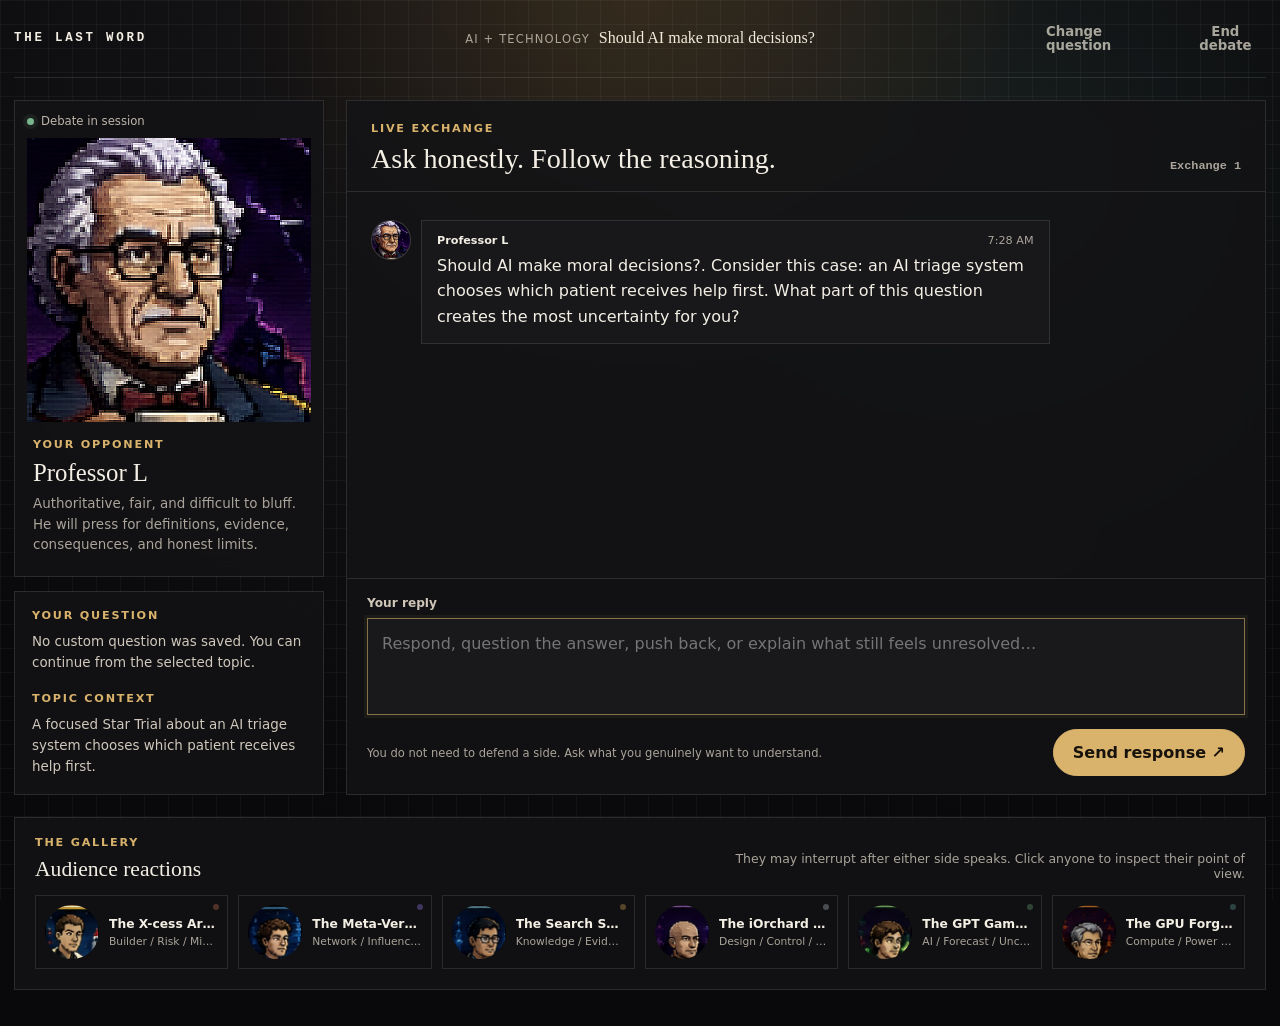
==== commit 21f84309: "Add files via upload" ====
--- a/arena.html
+++ b/arena.html
@@ -22,19 +22,21 @@
     </header>
 
     <section class="debate-room">
-      <aside class="professor-column" aria-label="Professor Lennox">
+      <aside class="professor-column" aria-label="Professor L">
         <div class="opponent-card">
           <div class="opponent-status"><span class="status-dot"></span> Debate in session</div>
-          <img src="assets/portraits/professor-l.png" alt="Professor Lennox portrait" />
+          <img src="assets/portraits/professor-l.png" alt="Professor L portrait" />
           <div class="opponent-copy">
             <span class="eyebrow">Your opponent</span>
-            <h2>Professor Lennox</h2>
+            <h2>Professor L</h2>
             <p>Authoritative, fair, and difficult to bluff. He will press for definitions, evidence, consequences, and honest limits.</p>
           </div>
         </div>
 
         <div class="debate-brief">
-          <span class="eyebrow">Tonight's proposition</span>
+          <span class="eyebrow">Your question</span>
+          <p id="customQuestionDisplay">Loading your question…</p>
+          <span class="eyebrow brief-context-label">Topic context</span>
           <p id="topicHook">Loading debate brief…</p>
         </div>
       </aside>
@@ -43,7 +45,7 @@
         <div class="conversation-heading">
           <div>
             <span class="eyebrow">Live exchange</span>
-            <h1>Make the case. Take the challenge.</h1>
+            <h1>Ask honestly. Follow the reasoning.</h1>
           </div>
           <div class="turn-count" id="turnCounter">Turn 1</div>
         </div>
@@ -51,10 +53,10 @@
         <div class="message-thread" id="messageThread" aria-live="polite"></div>
 
         <form class="composer" id="debateForm">
-          <label for="userInput">Your response</label>
-          <textarea id="userInput" rows="3" maxlength="1400" placeholder="State your position, challenge the premise, or answer Professor Lennox…" required></textarea>
+          <label for="userInput">Your reply</label>
+          <textarea id="userInput" rows="3" maxlength="1400" placeholder="Respond, question the answer, push back, or explain what still feels unresolved…" required></textarea>
           <div class="composer-footer">
-            <span id="composerHint">Be specific. You can disagree.</span>
+            <span id="composerHint">You do not need to defend a side. Ask what you genuinely want to understand.</span>
             <button class="debate-btn primary" id="sendBtn" type="submit">Send response <span aria-hidden="true">↗</span></button>
           </div>
         </form>
--- a/css/debate.css
+++ b/css/debate.css
@@ -182,3 +182,12 @@
   .interruption-layer { right:10px; bottom:10px; width:calc(100vw - 20px); }
 }
 @media (prefers-reduced-motion: reduce) { *,*::before,*::after { animation-duration:.001ms!important; transition-duration:.001ms!important; scroll-behavior:auto!important; } }
+
+
+/* Guided question builder */
+.question-label { display:block; margin:20px 0 8px; color:#ddd3c5; font-size:.76rem; font-weight:800; text-transform:uppercase; letter-spacing:.08em; }
+.question-input { width:100%; min-height:128px; resize:vertical; border:1px solid var(--debate-line); background:#101012; color:var(--debate-text); padding:12px 13px; font:inherit; line-height:1.5; outline:none; }
+.question-input:focus { border-color:rgba(217,179,108,.6); box-shadow:0 0 0 3px rgba(217,179,108,.06); }
+.question-input.needs-question { border-color:#b65b48; box-shadow:0 0 0 3px rgba(182,91,72,.09); }
+.question-help { margin:8px 0 14px; color:var(--debate-muted); font-size:.73rem; line-height:1.45; }
+.brief-context-label { margin-top:18px; }
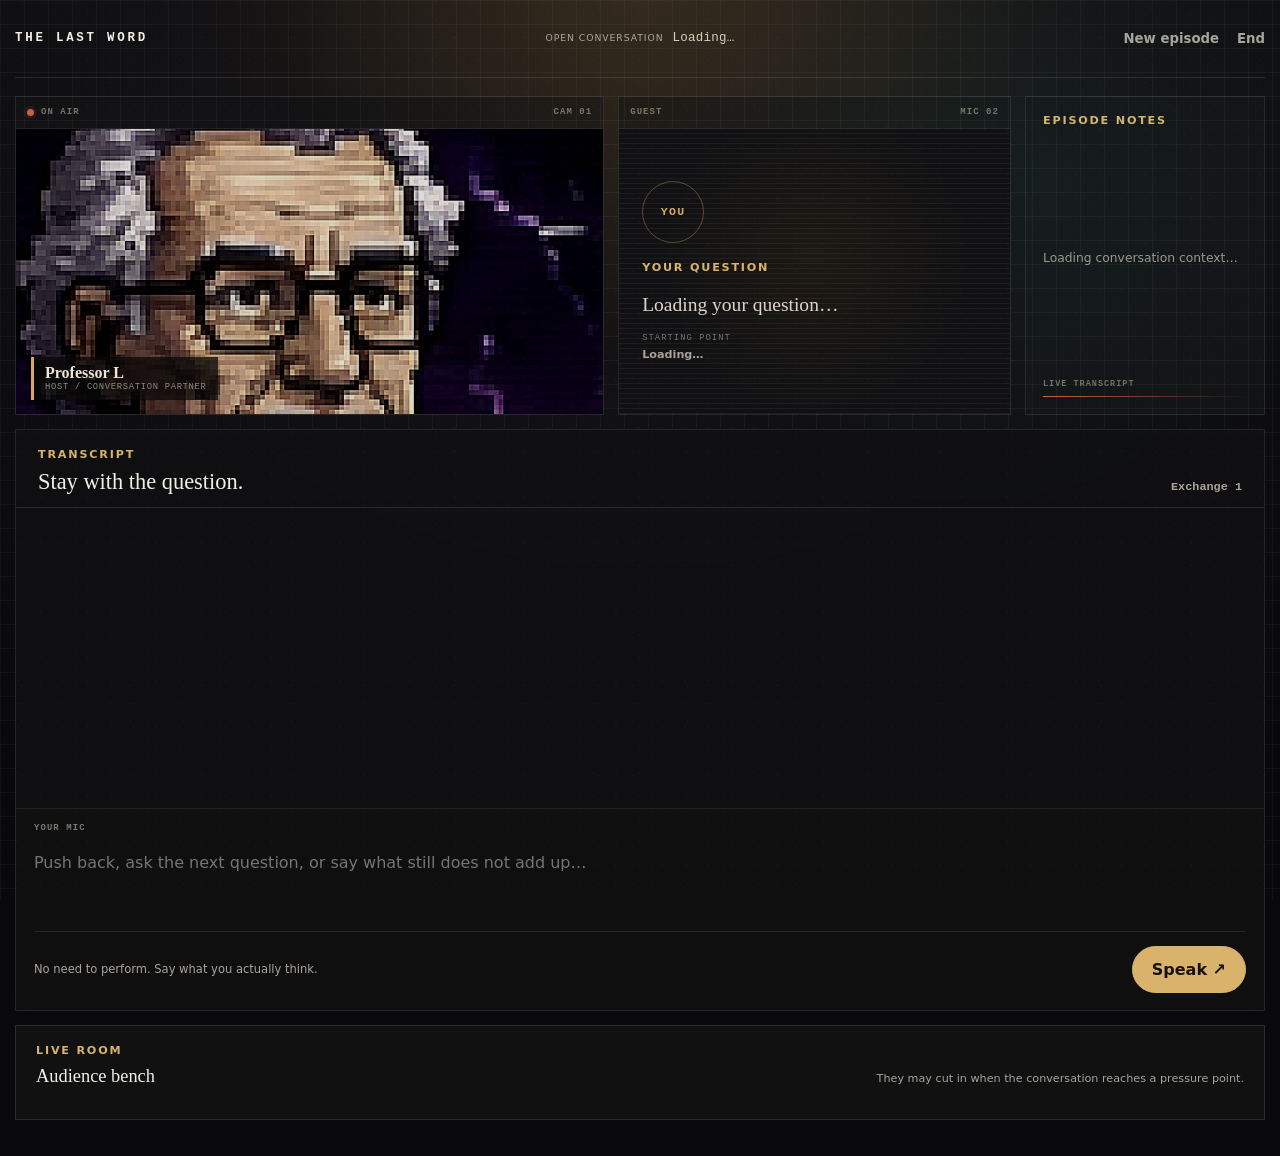
==== commit 79239e76: "Add files via upload" ====
--- a/arena.html
+++ b/arena.html
@@ -3,73 +3,82 @@
 <head>
   <meta charset="utf-8" />
   <meta name="viewport" content="width=device-width, initial-scale=1" />
-  <title>Debate | The Last Word</title>
+  <title>Studio | The Last Word</title>
   <link rel="stylesheet" href="css/base.css" />
   <link rel="stylesheet" href="css/debate.css" />
 </head>
-<body class="conversation-body">
-  <main class="conversation-app">
-    <header class="debate-topbar">
+<body class="conversation-body podcast-room-body">
+  <main class="conversation-app podcast-conversation-app">
+    <header class="debate-topbar podcast-topbar">
       <a class="debate-wordmark" href="index.html">THE LAST WORD</a>
-      <div class="topic-pill">
-        <span id="categoryLabel">Debate question</span>
+      <div class="topic-pill podcast-topic-pill">
+        <span id="categoryLabel">Open conversation</span>
         <strong id="topicTitle">Loading…</strong>
       </div>
       <nav class="conversation-nav">
-        <a href="topics.html">Change question</a>
-        <button id="forfeitBtn" type="button">End debate</button>
+        <a href="index.html">New episode</a>
+        <button id="forfeitBtn" type="button">End</button>
       </nav>
     </header>
 
-    <section class="debate-room">
-      <aside class="professor-column" aria-label="Professor L">
-        <div class="opponent-card">
-          <div class="opponent-status"><span class="status-dot"></span> Debate in session</div>
+    <section class="podcast-studio" aria-label="Podcast debate studio">
+      <div class="studio-video-card professor-feed">
+        <div class="feed-bar"><span><i class="feed-live-dot"></i> ON AIR</span><span>CAM 01</span></div>
+        <div class="feed-image">
           <img src="assets/portraits/professor-l.png" alt="Professor L portrait" />
-          <div class="opponent-copy">
-            <span class="eyebrow">Your opponent</span>
-            <h2>Professor L</h2>
-            <p>Authoritative, fair, and difficult to bluff. He will press for definitions, evidence, consequences, and honest limits.</p>
+          <div class="monitor-scanlines"></div>
+          <div class="feed-lower-third">
+            <strong>Professor L</strong>
+            <span>Host / conversation partner</span>
           </div>
         </div>
+      </div>
 
-        <div class="debate-brief">
+      <div class="studio-video-card user-feed">
+        <div class="feed-bar"><span>GUEST</span><span>MIC 02</span></div>
+        <div class="guest-feed-inner">
+          <div class="guest-monogram">YOU</div>
           <span class="eyebrow">Your question</span>
           <p id="customQuestionDisplay">Loading your question…</p>
-          <span class="eyebrow brief-context-label">Topic context</span>
-          <p id="topicHook">Loading debate brief…</p>
+          <div class="guest-stance"><span>Starting point</span><strong id="stanceDisplay">Loading…</strong></div>
         </div>
+      </div>
+
+      <aside class="episode-notes" aria-label="Episode notes">
+        <span class="eyebrow">Episode notes</span>
+        <p id="topicHook">Loading conversation context…</p>
+        <div class="signal-line"><span>LIVE TRANSCRIPT</span><i></i></div>
       </aside>
-
-      <section class="conversation-column" aria-label="Debate conversation">
-        <div class="conversation-heading">
-          <div>
-            <span class="eyebrow">Live exchange</span>
-            <h1>Ask honestly. Follow the reasoning.</h1>
-          </div>
-          <div class="turn-count" id="turnCounter">Turn 1</div>
-        </div>
-
-        <div class="message-thread" id="messageThread" aria-live="polite"></div>
-
-        <form class="composer" id="debateForm">
-          <label for="userInput">Your reply</label>
-          <textarea id="userInput" rows="3" maxlength="1400" placeholder="Respond, question the answer, push back, or explain what still feels unresolved…" required></textarea>
-          <div class="composer-footer">
-            <span id="composerHint">You do not need to defend a side. Ask what you genuinely want to understand.</span>
-            <button class="debate-btn primary" id="sendBtn" type="submit">Send response <span aria-hidden="true">↗</span></button>
-          </div>
-        </form>
-      </section>
     </section>
 
-    <section class="audience-dock" aria-labelledby="audienceTitle">
+    <section class="conversation-column podcast-transcript" aria-label="Conversation transcript">
+      <div class="conversation-heading podcast-transcript-head">
+        <div>
+          <span class="eyebrow">Transcript</span>
+          <h1>Stay with the question.</h1>
+        </div>
+        <div class="turn-count" id="turnCounter">Exchange 1</div>
+      </div>
+
+      <div class="message-thread" id="messageThread" aria-live="polite"></div>
+
+      <form class="composer podcast-composer" id="debateForm">
+        <label for="userInput">Your mic</label>
+        <textarea id="userInput" rows="3" maxlength="1400" placeholder="Push back, ask the next question, or say what still does not add up…" required></textarea>
+        <div class="composer-footer">
+          <span id="composerHint">No need to perform. Say what you actually think.</span>
+          <button class="debate-btn primary" id="sendBtn" type="submit">Speak <span aria-hidden="true">↗</span></button>
+        </div>
+      </form>
+    </section>
+
+    <section class="audience-dock podcast-audience" aria-labelledby="audienceTitle">
       <div class="audience-head">
         <div>
-          <span class="eyebrow">The gallery</span>
-          <h2 id="audienceTitle">Audience reactions</h2>
+          <span class="eyebrow">Live room</span>
+          <h2 id="audienceTitle">Audience bench</h2>
         </div>
-        <p>They may interrupt after either side speaks. Click anyone to inspect their point of view.</p>
+        <p>They may cut in when the conversation reaches a pressure point.</p>
       </div>
       <div class="audience-row" id="personaRail"></div>
     </section>
--- a/css/debate.css
+++ b/css/debate.css
@@ -66,20 +66,21 @@
 .opponent-copy p,.debate-brief p { margin:0; color:var(--debate-muted); font-size:.84rem; line-height:1.55; }
 .debate-brief { padding:17px; }
 .debate-brief p { margin-top:8px; color:#d0c8bc; }
-.conversation-column { min-height:680px; display:grid; grid-template-rows:auto 1fr auto; overflow:hidden; }
+.conversation-column { min-height:680px; display:grid; grid-template-rows:auto minmax(0,1fr) auto; overflow:visible; }
 .conversation-heading { display:flex; justify-content:space-between; gap:14px; align-items:end; padding:21px 24px 18px; border-bottom:1px solid var(--debate-line); }
 .conversation-heading h1 { margin:5px 0 0; font:500 clamp(1.45rem,2.2vw,2.1rem)/1 Georgia,serif; }
 .turn-count { color:var(--debate-muted); font:700 .74rem/1 ui-monospace,monospace; }
-.message-thread { min-height:380px; max-height:calc(100vh - 350px); overflow-y:auto; padding:28px 24px 34px; display:flex; flex-direction:column; gap:20px; scroll-behavior:smooth; }
+.message-thread { min-height:380px; height:auto; max-height:none; overflow-y:visible; padding:28px 24px 34px; display:flex; flex-direction:column; gap:20px; scroll-behavior:smooth; }
 .message { max-width:min(78%,720px); display:grid; grid-template-columns:40px minmax(0,1fr); gap:10px; align-items:start; animation:messageIn .25s ease both; }
 .message.user { align-self:flex-end; grid-template-columns:minmax(0,1fr) 40px; }
 .message-avatar { width:40px; height:40px; border-radius:50%; border:1px solid var(--debate-line); overflow:hidden; background:#252326; display:grid; place-items:center; color:var(--debate-gold); font-weight:900; }
 .message-avatar img { width:100%; height:100%; object-fit:cover; }
-.message-body { border:1px solid var(--debate-line); background:#18181b; padding:13px 15px 14px; }
+.message-body { height:auto; min-height:0; overflow:visible; border:1px solid var(--debate-line); background:#18181b; padding:13px 15px 14px; }
 .message.user .message-body { background:#27231d; border-color:rgba(217,179,108,.24); }
 .message-meta { display:flex; justify-content:space-between; gap:12px; margin-bottom:6px; color:var(--debate-muted); font-size:.7rem; }
 .message-meta strong { color:var(--debate-text); }
-.message p { margin:0; line-height:1.58; white-space:pre-wrap; }
+.message p { margin:0; line-height:1.58; white-space:normal; overflow-wrap:anywhere; }
+.message p code { padding:.08em .3em; border:1px solid rgba(255,255,255,.1); background:rgba(255,255,255,.05); font-family:ui-monospace,SFMono-Regular,Menlo,monospace; font-size:.9em; }
 .message.typing .message-body { color:var(--debate-muted); font-style:italic; }
 .composer { padding:17px 20px 18px; border-top:1px solid var(--debate-line); background:#111113; }
 .composer label { display:block; margin-bottom:8px; color:#d0c7b9; font-size:.76rem; font-weight:750; }
@@ -191,3 +192,219 @@
 .question-input.needs-question { border-color:#b65b48; box-shadow:0 0 0 3px rgba(182,91,72,.09); }
 .question-help { margin:8px 0 14px; color:var(--debate-muted); font-size:.73rem; line-height:1.45; }
 .brief-context-label { margin-top:18px; }
+
+/* Curated clarity-library refinements */
+.category-tab {
+  display: flex;
+  align-items: center;
+  justify-content: space-between;
+  gap: 12px;
+}
+.category-tab small {
+  opacity: .58;
+  font-size: .72rem;
+}
+.topic-sidebar-note {
+  margin: 7px 0 14px;
+  line-height: 1.45;
+}
+.topic-count {
+  margin-top: 7px;
+  opacity: .64;
+}
+
+/* Chat-first opening */
+.chat-first-card { grid-template-columns:minmax(0,1.15fr) minmax(360px,.85fr); gap:52px; }
+.chat-first-copy h1 { font-size:clamp(2.8rem,6.2vw,5.7rem); }
+.opening-chat-form { margin-top:28px; max-width:760px; }
+.opening-message-shell { display:flex; align-items:center; gap:12px; margin-bottom:10px; }
+.opening-avatar { width:46px; height:46px; border-radius:50%; overflow:hidden; border:1px solid rgba(217,179,108,.42); background:#161619; flex:0 0 auto; }
+.opening-avatar img { width:100%; height:100%; object-fit:cover; }
+.opening-prompt { display:grid; gap:3px; }
+.opening-prompt strong { font-size:.82rem; color:var(--debate-gold); }
+.opening-prompt span { font:500 1.2rem/1.2 Georgia,serif; color:#eee7dc; }
+.opening-question { width:100%; min-height:150px; resize:vertical; border:1px solid rgba(217,179,108,.24); background:#111113; color:var(--debate-text); padding:18px; font:500 1.05rem/1.55 inherit; outline:none; box-shadow:0 18px 50px rgba(0,0,0,.18); }
+.opening-question:focus { border-color:rgba(217,179,108,.66); box-shadow:0 0 0 3px rgba(217,179,108,.07),0 18px 50px rgba(0,0,0,.2); }
+.opening-question::placeholder { color:#777169; }
+.example-questions { display:flex; flex-wrap:wrap; gap:8px; margin:10px 0 24px; }
+.example-questions button { border:1px solid var(--debate-line); background:rgba(255,255,255,.02); color:#bcb5aa; border-radius:999px; padding:8px 11px; font-size:.72rem; cursor:pointer; }
+.example-questions button:hover { color:var(--debate-text); border-color:rgba(217,179,108,.36); }
+.stance-fieldset { border:0; padding:0; margin:0; }
+.stance-fieldset legend { padding:0; margin:0 0 4px; font:600 1.08rem/1.3 Georgia,serif; color:#efe7db; }
+.stance-fieldset > p { margin:0 0 12px; color:var(--debate-muted); font-size:.76rem; line-height:1.45; }
+.stance-options { display:grid; grid-template-columns:repeat(2,minmax(0,1fr)); gap:8px; }
+.stance-options label { display:flex; align-items:center; gap:9px; border:1px solid var(--debate-line); background:#111113; padding:11px 12px; cursor:pointer; min-height:46px; }
+.stance-options label:hover { border-color:rgba(217,179,108,.38); }
+.stance-options label:has(input:checked) { border-color:rgba(217,179,108,.72); background:var(--debate-gold-soft); }
+.stance-options input { accent-color:var(--debate-gold); }
+.stance-options span { color:#d5cec4; font-size:.8rem; }
+.stance-detail-wrap { margin-top:12px; }
+.stance-detail-wrap label { display:block; margin-bottom:7px; color:#d7cec1; font-size:.78rem; font-weight:700; }
+.stance-detail-wrap textarea { width:100%; resize:vertical; border:1px solid var(--debate-line); background:#111113; color:var(--debate-text); padding:12px 13px; font:inherit; line-height:1.45; outline:none; }
+.stance-detail-wrap textarea:focus { border-color:rgba(217,179,108,.58); }
+.opening-actions { display:flex; flex-wrap:wrap; gap:10px; margin-top:18px; }
+.topic-suggestion-link { display:flex; flex-wrap:wrap; gap:8px; margin-top:18px; color:var(--debate-muted); font-size:.78rem; }
+.topic-suggestion-link a { color:var(--debate-gold); text-decoration:none; font-weight:700; }
+.compact-stage { min-height:520px; }
+.sr-only { position:absolute!important; width:1px!important; height:1px!important; padding:0!important; margin:-1px!important; overflow:hidden!important; clip:rect(0,0,0,0)!important; white-space:nowrap!important; border:0!important; }
+@media (max-width: 760px) {
+  .chat-first-card { grid-template-columns:1fr; }
+  .stance-options { grid-template-columns:1fr; }
+  .compact-stage { min-height:360px; }
+  .opening-question { min-height:132px; }
+}
+
+/* =========================================================
+   PODCAST STUDIO REDESIGN
+   Retro broadcast feel, minimal home, conversational transcript
+   ========================================================= */
+:root {
+  --studio-cream: #e8dcc4;
+  --studio-amber: #d8a85f;
+  --studio-red: #c95e4a;
+  --studio-green: #7d9a78;
+  --studio-black: #09090a;
+  --studio-panel: #131315;
+  --studio-panel-warm: #191611;
+}
+
+/* Home */
+.podcast-home { background:
+  radial-gradient(circle at 72% 18%, rgba(216,168,95,.11), transparent 28%),
+  linear-gradient(180deg, #0c0c0d 0%, #0a0908 100%); }
+.home-channel-tag { color:#7d776d; font:700 .62rem/1 ui-monospace,SFMono-Regular,Menlo,monospace; letter-spacing:.14em; display:flex; align-items:center; gap:7px; }
+.live-dot,.feed-live-dot { width:7px; height:7px; border-radius:50%; background:var(--studio-red); display:inline-block; box-shadow:0 0 0 3px rgba(201,94,74,.1); }
+.podcast-hero { min-height:calc(100vh - 145px); display:grid; grid-template-columns:minmax(0,1.08fr) minmax(350px,.72fr); gap:64px; align-items:center; padding:56px 0 42px; }
+.podcast-intro { min-width:0; }
+.podcast-intro h1 { margin:11px 0 13px; max-width:760px; font:500 clamp(3.25rem,7vw,6.8rem)/.89 Georgia,"Times New Roman",serif; letter-spacing:-.055em; }
+.podcast-intro h1 span { color:var(--studio-amber); }
+.podcast-tagline { max-width:590px; margin:0; color:#aaa299; font-size:1rem; line-height:1.55; }
+.podcast-question-card { max-width:720px; margin-top:28px; padding:18px; border:1px solid rgba(232,220,196,.13); background:rgba(17,17,18,.82); box-shadow:0 28px 80px rgba(0,0,0,.28); position:relative; }
+.podcast-question-card::before { content:""; position:absolute; inset:5px; border:1px solid rgba(255,255,255,.025); pointer-events:none; }
+.podcast-question-card .opening-message-shell { margin:0 0 11px; }
+.studio-rec { margin-left:auto; color:var(--studio-red); font:800 .61rem/1 ui-monospace,SFMono-Regular,Menlo,monospace; letter-spacing:.16em; }
+.podcast-question-card .opening-question { min-height:118px; border:0; border-top:1px solid rgba(255,255,255,.06); border-bottom:1px solid rgba(255,255,255,.06); background:#0e0e0f; box-shadow:none; padding:17px 2px; font-size:1.05rem; }
+.podcast-question-card .opening-question:focus { border-color:rgba(216,168,95,.36); box-shadow:none; }
+.compact-examples { margin:10px 0 18px; align-items:center; }
+.compact-examples button { padding:6px 9px; font-size:.68rem; background:#151516; }
+.compact-examples a { color:#8e867b; margin-left:2px; font-size:.7rem; text-decoration:none; }
+.compact-examples a:hover { color:var(--studio-amber); }
+.podcast-stance legend { margin-bottom:9px; font:700 .7rem/1 ui-monospace,SFMono-Regular,Menlo,monospace; letter-spacing:.08em; text-transform:uppercase; color:#958d82; }
+.podcast-stance > p { display:none; }
+.stance-chips { display:flex; flex-wrap:wrap; gap:7px; }
+.stance-chips label { min-height:0; padding:0; border:0; background:transparent; }
+.stance-chips label:has(input:checked) { background:transparent; border:0; }
+.stance-chips input { position:absolute; opacity:0; pointer-events:none; }
+.stance-chips span { display:block; border:1px solid rgba(255,255,255,.10); border-radius:999px; padding:8px 10px; background:#111112; color:#a9a198; font-size:.72rem; transition:.18s ease; }
+.stance-chips label:hover span { border-color:rgba(216,168,95,.4); color:#ddd2c1; }
+.stance-chips label:has(input:checked) span { border-color:rgba(216,168,95,.78); color:#20170b; background:var(--studio-amber); }
+.podcast-actions { align-items:center; }
+.podcast-actions .start-status { margin:0 0 0 4px; flex:1 1 220px; font-size:.7rem; }
+.podcast-stage-preview { min-width:0; align-self:center; }
+.retro-monitor { padding:10px; border:1px solid #34302a; border-radius:16px; background:linear-gradient(145deg,#24211d,#121212 70%); box-shadow:0 35px 80px rgba(0,0,0,.48), inset 0 0 0 2px rgba(255,255,255,.02); }
+.monitor-topline { display:flex; justify-content:space-between; padding:5px 4px 10px; color:#827b70; font:700 .58rem/1 ui-monospace,SFMono-Regular,Menlo,monospace; letter-spacing:.12em; }
+.monitor-image-wrap { position:relative; overflow:hidden; border-radius:10px; background:#080808; aspect-ratio:1/1; }
+.monitor-image-wrap > img { width:100%; height:100%; object-fit:cover; display:block; filter:saturate(.62) sepia(.12) contrast(1.05) brightness(.9); }
+.monitor-scanlines { position:absolute; inset:0; pointer-events:none; opacity:.16; background:repeating-linear-gradient(180deg,rgba(255,255,255,.16) 0,rgba(255,255,255,.16) 1px,transparent 1px,transparent 4px); mix-blend-mode:soft-light; }
+.monitor-caption { position:absolute; left:13px; bottom:12px; display:grid; gap:2px; padding:7px 9px; border-left:3px solid var(--studio-amber); background:rgba(9,9,9,.72); backdrop-filter:blur(3px); }
+.monitor-caption strong { color:#f0e5d0; font:.75rem/1.1 ui-monospace,SFMono-Regular,Menlo,monospace; letter-spacing:.08em; }
+.monitor-caption span { color:#aaa093; font:.52rem/1.2 ui-monospace,SFMono-Regular,Menlo,monospace; letter-spacing:.08em; }
+.monitor-meter { height:27px; display:flex; align-items:end; gap:4px; padding:7px 5px 2px; }
+.monitor-meter i { display:block; width:5px; background:#7f6b48; border-radius:1px; opacity:.75; }
+.monitor-meter i:nth-child(1){height:20%}.monitor-meter i:nth-child(2){height:42%}.monitor-meter i:nth-child(3){height:72%}.monitor-meter i:nth-child(4){height:54%}.monitor-meter i:nth-child(5){height:88%}.monitor-meter i:nth-child(6){height:62%}.monitor-meter i:nth-child(7){height:38%}.monitor-meter i:nth-child(8){height:20%}
+.audience-preview-label { margin:16px 0 9px; color:#777066; text-align:center; font:700 .56rem/1 ui-monospace,SFMono-Regular,Menlo,monospace; letter-spacing:.15em; }
+.podcast-stage-preview .audience-preview { position:static; transform:none; width:auto; }
+.podcast-stage-preview .preview-persona { width:44px; height:44px; border-width:1px; }
+.podcast-stage-preview .preview-persona:nth-child(even) { transform:none; }
+.minimalist-footer { justify-content:space-between; color:#69645d; }
+
+/* Studio */
+.podcast-room-body { background:
+  radial-gradient(circle at 50% -20%, rgba(216,168,95,.12), transparent 30%),
+  #09090a; }
+.podcast-conversation-app { width:min(1380px,calc(100% - 30px)); }
+.podcast-topbar { grid-template-columns:210px minmax(0,1fr) 210px; }
+.podcast-topic-pill strong { font-family:ui-monospace,SFMono-Regular,Menlo,monospace; font-size:.78rem; letter-spacing:.02em; color:#d9cfbf; }
+.podcast-topic-pill span { font-size:.58rem; }
+.podcast-studio { display:grid; grid-template-columns:minmax(0,1.2fr) minmax(280px,.8fr) 240px; gap:14px; padding:18px 0 14px; }
+.studio-video-card,.episode-notes { border:1px solid rgba(255,255,255,.095); background:#121214; min-width:0; }
+.feed-bar { min-height:32px; padding:0 11px; border-bottom:1px solid rgba(255,255,255,.07); display:flex; align-items:center; justify-content:space-between; color:#777168; font:700 .56rem/1 ui-monospace,SFMono-Regular,Menlo,monospace; letter-spacing:.12em; }
+.feed-bar span:first-child { display:flex; align-items:center; gap:7px; }
+.feed-image { height:285px; position:relative; overflow:hidden; background:#090909; }
+.feed-image > img { width:100%; height:100%; object-fit:cover; object-position:center 24%; filter:saturate(.68) sepia(.09) contrast(1.04) brightness(.86); }
+.feed-lower-third { position:absolute; left:15px; bottom:14px; display:grid; gap:2px; padding:8px 11px; border-left:3px solid var(--studio-amber); background:rgba(8,8,8,.76); }
+.feed-lower-third strong { font:600 1rem/1 Georgia,serif; color:#f0e6d7; }
+.feed-lower-third span { color:#91897d; font:.55rem/1 ui-monospace,SFMono-Regular,Menlo,monospace; letter-spacing:.08em; text-transform:uppercase; }
+.guest-feed-inner { height:285px; padding:23px; display:flex; flex-direction:column; align-items:flex-start; justify-content:center; background:radial-gradient(circle at 50% 45%,#1d1913,#111113 62%); position:relative; }
+.guest-feed-inner::after { content:""; position:absolute; inset:0; opacity:.05; background:repeating-linear-gradient(0deg,#fff 0,#fff 1px,transparent 1px,transparent 5px); pointer-events:none; }
+.guest-monogram { width:62px; height:62px; display:grid; place-items:center; border:1px solid rgba(216,168,95,.36); border-radius:50%; color:var(--studio-amber); font:800 .72rem/1 ui-monospace,SFMono-Regular,Menlo,monospace; letter-spacing:.12em; margin-bottom:18px; }
+.guest-feed-inner > p { position:relative; z-index:1; margin:8px 0 16px; color:#ded5c8; font:500 1.22rem/1.35 Georgia,serif; display:-webkit-box; -webkit-line-clamp:5; -webkit-box-orient:vertical; overflow:hidden; }
+.guest-stance { position:relative; z-index:1; display:grid; gap:4px; }
+.guest-stance span { color:#777168; font:.55rem/1 ui-monospace,SFMono-Regular,Menlo,monospace; letter-spacing:.12em; text-transform:uppercase; }
+.guest-stance strong { color:#aaa197; font-size:.7rem; line-height:1.35; font-weight:600; }
+.episode-notes { padding:17px; display:flex; flex-direction:column; justify-content:space-between; min-height:318px; }
+.episode-notes p { margin:10px 0; color:#9e968c; font-size:.77rem; line-height:1.5; }
+.signal-line { display:grid; gap:8px; color:#726b62; font:700 .53rem/1 ui-monospace,SFMono-Regular,Menlo,monospace; letter-spacing:.12em; }
+.signal-line i { display:block; height:1px; background:linear-gradient(90deg,var(--studio-red),rgba(201,94,74,0)); }
+
+.podcast-transcript { min-height:0; border:1px solid rgba(255,255,255,.095); background:rgba(17,17,19,.88); }
+.podcast-transcript-head { padding:18px 22px 14px; }
+.podcast-transcript-head h1 { font-size:1.4rem; }
+.podcast-transcript .message-thread { min-height:300px; padding:24px 22px 26px; gap:10px; }
+.podcast-transcript .message { width:100%; max-width:none; display:grid; grid-template-columns:52px minmax(0,1fr); gap:12px; align-items:start; animation:messageIn .2s ease both; }
+.podcast-transcript .message.user { grid-template-columns:minmax(0,1fr) 52px; }
+.podcast-transcript .message-avatar { width:44px; height:44px; border-radius:50%; margin-top:2px; }
+.podcast-transcript .message.user .message-avatar { justify-self:end; }
+.podcast-transcript .message-body { width:100%; border:0; border-bottom:1px solid rgba(255,255,255,.065); background:transparent; padding:4px 4px 18px; }
+.podcast-transcript .message.user .message-body { background:transparent; border-color:rgba(216,168,95,.10); text-align:left; }
+.podcast-transcript .message-meta { margin-bottom:7px; }
+.podcast-transcript .message-meta strong { font-family:ui-monospace,SFMono-Regular,Menlo,monospace; font-size:.65rem; letter-spacing:.08em; text-transform:uppercase; color:#cfc3b1; }
+.podcast-transcript .message.professor .message-meta strong { color:var(--studio-amber); }
+.podcast-transcript .message-body p { max-width:900px; margin:0; color:#ddd6cc; font-size:.97rem; line-height:1.62; }
+.podcast-transcript .message.user .message-body p { color:#bdb5aa; }
+.podcast-composer { border-top:1px solid rgba(255,255,255,.08); padding:15px 18px 17px; background:#0f0f10; }
+.podcast-composer label { color:#7e776e; font:700 .56rem/1 ui-monospace,SFMono-Regular,Menlo,monospace; letter-spacing:.12em; text-transform:uppercase; }
+.podcast-composer textarea { min-height:82px; border:0; border-bottom:1px solid rgba(255,255,255,.10); background:transparent; padding:10px 0; }
+.podcast-composer textarea:focus { border-color:rgba(216,168,95,.55); box-shadow:none; }
+.podcast-audience { margin-top:14px; background:#111112; }
+.podcast-audience .audience-head h2 { font-size:1.15rem; }
+.podcast-audience .audience-head p { font-size:.7rem; }
+.podcast-audience .audience-card { background:#0e0e0f; }
+
+/* Retro texture kept subtle enough for readability */
+.podcast-home::after,.podcast-room-body::after { content:""; position:fixed; inset:0; pointer-events:none; z-index:9999; opacity:.025; background-image:radial-gradient(circle at 20% 10%,#fff 0 1px,transparent 1px),radial-gradient(circle at 80% 60%,#fff 0 1px,transparent 1px); background-size:18px 18px,23px 23px; }
+
+@media (max-width: 1080px) {
+  .podcast-hero { grid-template-columns:1fr minmax(300px,.56fr); gap:34px; }
+  .podcast-studio { grid-template-columns:minmax(0,1.1fr) minmax(250px,.9fr); }
+  .episode-notes { grid-column:1/-1; min-height:0; display:grid; grid-template-columns:120px minmax(0,1fr) 140px; gap:16px; align-items:center; }
+  .episode-notes p { margin:0; }
+}
+@media (max-width: 760px) {
+  .home-channel-tag { display:none; }
+  .podcast-hero { grid-template-columns:1fr; padding:34px 0 30px; gap:32px; }
+  .podcast-intro h1 { font-size:clamp(3rem,14vw,4.8rem); }
+  .podcast-tagline { font-size:.9rem; }
+  .podcast-question-card { padding:14px; }
+  .stance-chips { gap:6px; }
+  .podcast-stage-preview { max-width:420px; width:100%; margin:0 auto; }
+  .minimalist-footer { justify-content:flex-start; }
+  .podcast-topbar { grid-template-columns:1fr auto; }
+  .podcast-studio { grid-template-columns:1fr 1fr; gap:8px; padding-top:10px; }
+  .feed-image,.guest-feed-inner { height:190px; }
+  .guest-feed-inner { padding:14px; }
+  .guest-monogram { width:42px; height:42px; margin-bottom:10px; font-size:.6rem; }
+  .guest-feed-inner > p { font-size:.9rem; -webkit-line-clamp:4; margin:6px 0 10px; }
+  .feed-lower-third { left:8px; bottom:8px; padding:6px 7px; }
+  .feed-lower-third strong { font-size:.8rem; }
+  .feed-lower-third span { display:none; }
+  .episode-notes { grid-column:1/-1; display:block; padding:12px; }
+  .episode-notes .eyebrow,.signal-line { display:none; }
+  .episode-notes p { font-size:.7rem; }
+  .podcast-transcript { margin-top:0; }
+  .podcast-transcript .message-thread { min-height:360px; padding:18px 12px 22px; }
+  .podcast-transcript .message { grid-template-columns:38px minmax(0,1fr); gap:8px; }
+  .podcast-transcript .message.user { grid-template-columns:minmax(0,1fr) 38px; }
+  .podcast-transcript .message-avatar { width:34px; height:34px; font-size:.55rem; }
+  .podcast-transcript .message-body p { font-size:.91rem; line-height:1.58; }
+}
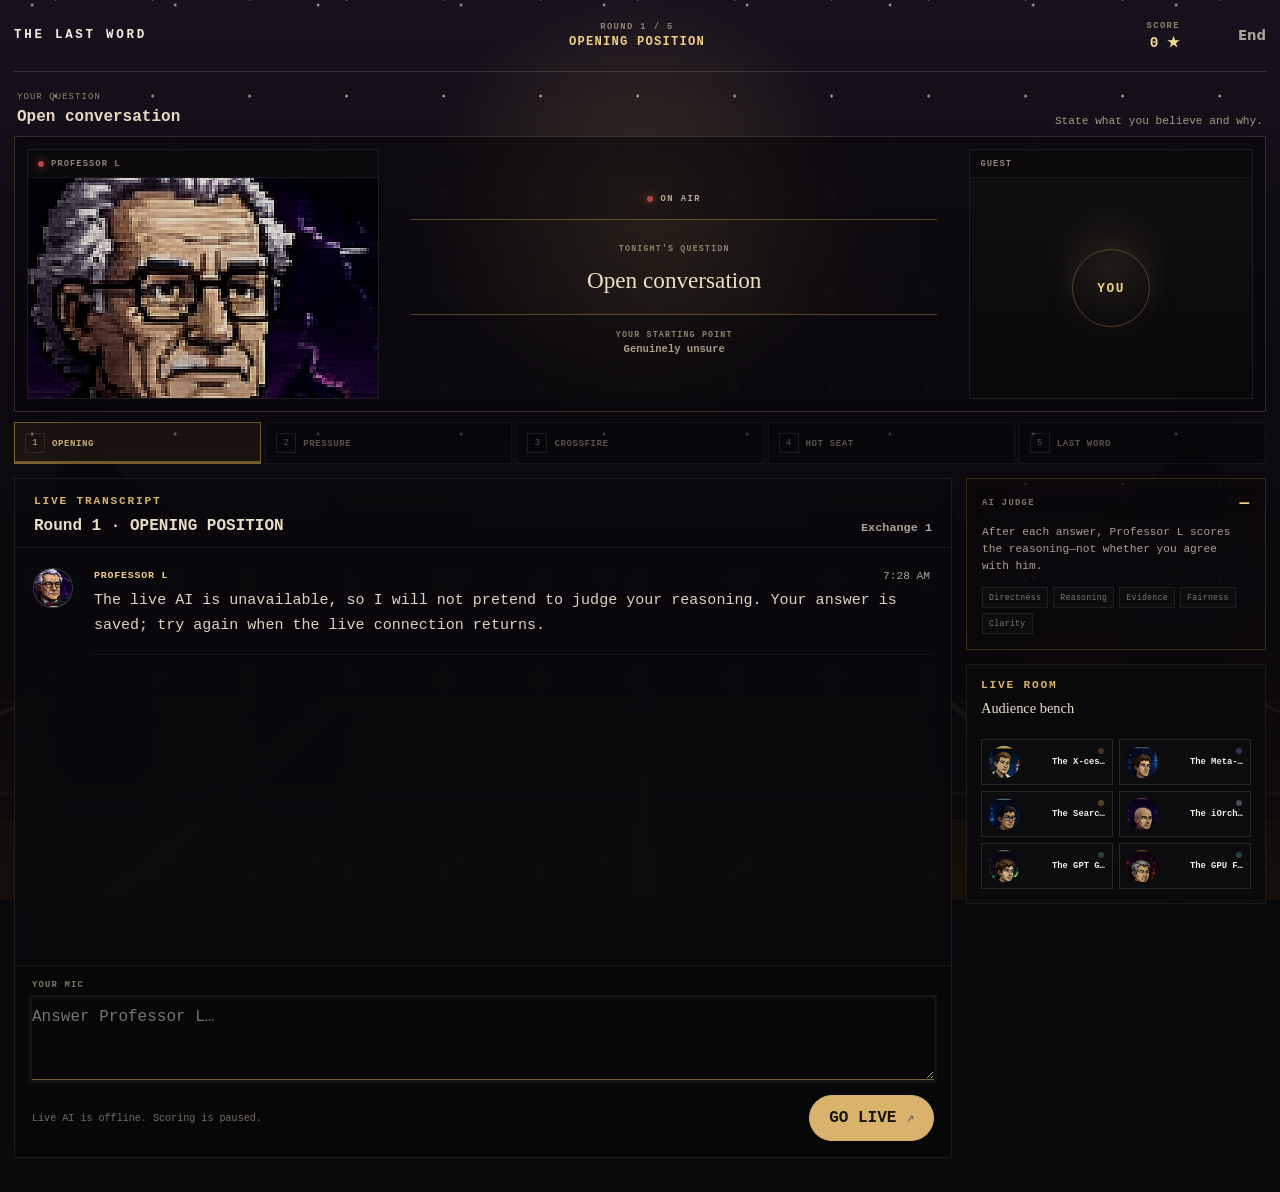
==== commit c0e60f05: "Add files via upload" ====
--- a/arena.html
+++ b/arena.html
@@ -3,87 +3,98 @@
 <head>
   <meta charset="utf-8" />
   <meta name="viewport" content="width=device-width, initial-scale=1" />
-  <title>Studio | The Last Word</title>
+  <title>Live Stage | The Last Word</title>
   <link rel="stylesheet" href="css/base.css" />
   <link rel="stylesheet" href="css/debate.css" />
 </head>
-<body class="conversation-body podcast-room-body">
-  <main class="conversation-app podcast-conversation-app">
-    <header class="debate-topbar podcast-topbar">
+<body class="conversation-body game-stage round-1">
+  <div class="stage-world" aria-hidden="true"><div class="stage-stars"></div><div class="stage-architecture"></div><div class="stage-floor"></div></div>
+
+  <main class="game-shell">
+    <header class="game-topbar">
       <a class="debate-wordmark" href="index.html">THE LAST WORD</a>
-      <div class="topic-pill podcast-topic-pill">
-        <span id="categoryLabel">Open conversation</span>
-        <strong id="topicTitle">Loading…</strong>
-      </div>
-      <nav class="conversation-nav">
-        <a href="index.html">New episode</a>
-        <button id="forfeitBtn" type="button">End</button>
-      </nav>
+      <div class="round-chip"><span id="roundNumber">ROUND 1 / 5</span><strong id="roundName">OPENING POSITION</strong></div>
+      <div class="score-chip" aria-label="Current score"><span>SCORE</span><strong id="totalScore">0 ★</strong></div>
+      <nav class="conversation-nav"><button id="forfeitBtn" type="button">End</button></nav>
     </header>
 
-    <section class="podcast-studio" aria-label="Podcast debate studio">
-      <div class="studio-video-card professor-feed">
-        <div class="feed-bar"><span><i class="feed-live-dot"></i> ON AIR</span><span>CAM 01</span></div>
-        <div class="feed-image">
-          <img src="assets/portraits/professor-l.png" alt="Professor L portrait" />
-          <div class="monitor-scanlines"></div>
-          <div class="feed-lower-third">
-            <strong>Professor L</strong>
-            <span>Host / conversation partner</span>
-          </div>
+    <section class="stage-title-card">
+      <div><span id="categoryLabel">Open conversation</span><h1 id="topicTitle">Your question</h1></div>
+      <p id="roundPrompt">State what you believe and why.</p>
+    </section>
+
+    <section class="live-stage" aria-label="Live debate stage">
+      <article class="stage-seat professor-seat">
+        <div class="seat-status"><i></i> PROFESSOR L</div>
+        <div class="seat-portrait"><img src="assets/portraits/professor-l.png" alt="Professor L" /><div class="monitor-scanlines"></div></div>
+      </article>
+
+      <div class="stage-center">
+        <div class="on-air-badge"><i></i> ON AIR</div>
+        <div class="question-scroll">
+          <span>TONIGHT'S QUESTION</span>
+          <p id="customQuestionDisplay">Loading your question…</p>
         </div>
+        <div class="stance-line"><span>YOUR STARTING POINT</span><strong id="stanceDisplay">Loading…</strong></div>
       </div>
 
-      <div class="studio-video-card user-feed">
-        <div class="feed-bar"><span>GUEST</span><span>MIC 02</span></div>
-        <div class="guest-feed-inner">
-          <div class="guest-monogram">YOU</div>
-          <span class="eyebrow">Your question</span>
-          <p id="customQuestionDisplay">Loading your question…</p>
-          <div class="guest-stance"><span>Starting point</span><strong id="stanceDisplay">Loading…</strong></div>
-        </div>
-      </div>
-
-      <aside class="episode-notes" aria-label="Episode notes">
-        <span class="eyebrow">Episode notes</span>
-        <p id="topicHook">Loading conversation context…</p>
-        <div class="signal-line"><span>LIVE TRANSCRIPT</span><i></i></div>
-      </aside>
+      <article class="stage-seat guest-seat">
+        <div class="seat-status">GUEST</div>
+        <div class="guest-silhouette"><span>YOU</span></div>
+      </article>
     </section>
 
-    <section class="conversation-column podcast-transcript" aria-label="Conversation transcript">
-      <div class="conversation-heading podcast-transcript-head">
-        <div>
-          <span class="eyebrow">Transcript</span>
-          <h1>Stay with the question.</h1>
-        </div>
-        <div class="turn-count" id="turnCounter">Exchange 1</div>
-      </div>
-
-      <div class="message-thread" id="messageThread" aria-live="polite"></div>
-
-      <form class="composer podcast-composer" id="debateForm">
-        <label for="userInput">Your mic</label>
-        <textarea id="userInput" rows="3" maxlength="1400" placeholder="Push back, ask the next question, or say what still does not add up…" required></textarea>
-        <div class="composer-footer">
-          <span id="composerHint">No need to perform. Say what you actually think.</span>
-          <button class="debate-btn primary" id="sendBtn" type="submit">Speak <span aria-hidden="true">↗</span></button>
-        </div>
-      </form>
+    <section class="round-track" aria-label="Five debate rounds">
+      <div data-round-step="1"><span>1</span><strong>Opening</strong></div>
+      <div data-round-step="2"><span>2</span><strong>Pressure</strong></div>
+      <div data-round-step="3"><span>3</span><strong>Crossfire</strong></div>
+      <div data-round-step="4"><span>4</span><strong>Hot Seat</strong></div>
+      <div data-round-step="5"><span>5</span><strong>Last Word</strong></div>
     </section>
 
-    <section class="audience-dock podcast-audience" aria-labelledby="audienceTitle">
-      <div class="audience-head">
-        <div>
-          <span class="eyebrow">Live room</span>
-          <h2 id="audienceTitle">Audience bench</h2>
+    <section class="game-main-grid">
+      <section class="conversation-column game-transcript" aria-label="Live transcript">
+        <div class="conversation-heading game-transcript-head">
+          <div><span class="eyebrow">Live transcript</span><h2 id="transcriptHeading">Round 1 · Opening Position</h2></div>
+          <div class="turn-count" id="turnCounter">Exchange 1</div>
         </div>
-        <p>They may cut in when the conversation reaches a pressure point.</p>
-      </div>
-      <div class="audience-row" id="personaRail"></div>
+
+        <div class="message-thread" id="messageThread" aria-live="polite"></div>
+
+        <form class="composer game-composer" id="debateForm">
+          <label for="userInput">Your mic</label>
+          <textarea id="userInput" rows="3" maxlength="1600" placeholder="Answer Professor L…" required></textarea>
+          <div class="composer-footer"><span id="composerHint">Your reasoning will be scored after you speak.</span><button class="debate-btn primary" id="sendBtn" type="submit">GO LIVE <span aria-hidden="true">↗</span></button></div>
+        </form>
+
+        <div class="game-complete" id="gameComplete" hidden>
+          <span class="eyebrow">Broadcast complete</span>
+          <h2>The Last Word</h2>
+          <p id="finalSummary"></p>
+          <div class="final-score"><span>FINAL SCORE</span><strong id="finalScore">0 / 25 ★</strong></div>
+          <a class="debate-btn primary" href="index.html">New debate</a>
+        </div>
+      </section>
+
+      <aside class="game-sidebar">
+        <section class="score-card">
+          <div class="score-card-head"><span>AI JUDGE</span><strong id="lastStars">—</strong></div>
+          <p id="scoreReason">After each answer, Professor L scores the reasoning—not whether you agree with him.</p>
+          <div class="criteria-list" id="criteriaList">
+            <span>Directness</span><span>Reasoning</span><span>Evidence</span><span>Fairness</span><span>Clarity</span>
+          </div>
+        </section>
+
+        <section class="audience-dock game-audience" aria-labelledby="audienceTitle">
+          <div class="audience-head"><div><span class="eyebrow">Live room</span><h2 id="audienceTitle">Audience bench</h2></div></div>
+          <div class="audience-row" id="personaRail"></div>
+        </section>
+      </aside>
     </section>
   </main>
 
+  <div class="round-transition" id="roundTransition" aria-live="polite"><span></span><strong></strong></div>
+  <div class="score-pop" id="scorePop" aria-live="polite"></div>
   <div class="interruption-layer" id="interruptionLayer" aria-live="polite" aria-atomic="true"></div>
 
   <div class="persona-drawer" id="personaDrawer" aria-hidden="true">
@@ -91,17 +102,9 @@
     <aside class="drawer-panel" role="dialog" aria-modal="true" aria-labelledby="drawerName">
       <button class="drawer-close" id="drawerClose" type="button" aria-label="Close">×</button>
       <img id="drawerPortrait" src="" alt="" />
-      <span class="eyebrow">Audience member</span>
-      <h2 id="drawerName"></h2>
-      <p id="drawerIntro"></p>
-      <div class="profile-facts">
-        <div><span>Lens</span><strong id="drawerType"></strong></div>
-        <div><span>Blind spot</span><strong id="drawerBlindSpot"></strong></div>
-      </div>
-      <div class="history-block">
-        <h3>Interruption history</h3>
-        <div id="drawerHistory"></div>
-      </div>
+      <span class="eyebrow">Audience member</span><h2 id="drawerName"></h2><p id="drawerIntro"></p>
+      <div class="profile-facts"><div><span>Lens</span><strong id="drawerType"></strong></div><div><span>Blind spot</span><strong id="drawerBlindSpot"></strong></div></div>
+      <div class="history-block"><h3>Interruption history</h3><div id="drawerHistory"></div></div>
     </aside>
   </div>
 
--- a/css/debate.css
+++ b/css/debate.css
@@ -276,7 +276,7 @@
 .live-dot,.feed-live-dot { width:7px; height:7px; border-radius:50%; background:var(--studio-red); display:inline-block; box-shadow:0 0 0 3px rgba(201,94,74,.1); }
 .podcast-hero { min-height:calc(100vh - 145px); display:grid; grid-template-columns:minmax(0,1.08fr) minmax(350px,.72fr); gap:64px; align-items:center; padding:56px 0 42px; }
 .podcast-intro { min-width:0; }
-.podcast-intro h1 { margin:11px 0 13px; max-width:760px; font:500 clamp(3.25rem,7vw,6.8rem)/.89 Georgia,"Times New Roman",serif; letter-spacing:-.055em; }
+.podcast-intro h1 { margin:11px 0 13px; max-width:760px; font-family:"Courier New",Courier,ui-monospace,SFMono-Regular,Menlo,monospace; font-size:clamp(3rem,6.5vw,6.35rem); line-height:.86; font-weight:900; letter-spacing:-.07em; text-transform:uppercase; text-shadow:2px 0 0 rgba(255,255,255,.10); }
 .podcast-intro h1 span { color:var(--studio-amber); }
 .podcast-tagline { max-width:590px; margin:0; color:#aaa299; font-size:1rem; line-height:1.55; }
 .podcast-question-card { max-width:720px; margin-top:28px; padding:18px; border:1px solid rgba(232,220,196,.13); background:rgba(17,17,18,.82); box-shadow:0 28px 80px rgba(0,0,0,.28); position:relative; }
@@ -408,3 +408,242 @@
   .podcast-transcript .message-avatar { width:34px; height:34px; font-size:.55rem; }
   .podcast-transcript .message-body p { font-size:.91rem; line-height:1.58; }
 }
+
+
+/* Chat-start reliability + CRT headline refinement */
+.podcast-intro h1 span { display:inline-block; }
+.podcast-question-card .start-status:not(:empty) { min-height:1em; }
+@media (max-width: 640px) {
+  .podcast-intro h1 { font-size:clamp(2.7rem,13vw,4.35rem); letter-spacing:-.075em; }
+}
+
+/* =========================================================
+   Five-round retro magical-academy game
+   Original visual language: no franchise art/logos/assets.
+   ========================================================= */
+:root {
+  --magic-ink:#09080b;
+  --magic-night:#100d16;
+  --magic-paper:#e8ddc7;
+  --magic-gold:#d7ad58;
+  --magic-gold-2:#f0cf83;
+  --magic-wine:#6d2937;
+  --magic-blue:#283852;
+  --magic-violet:#392d55;
+  --magic-green:#23463d;
+}
+
+body.magic-home,
+body.game-stage {
+  font-family: ui-monospace, SFMono-Regular, Menlo, Monaco, Consolas, "Liberation Mono", "Courier New", monospace;
+  color:var(--magic-paper);
+}
+
+/* Landing page */
+.magic-home {
+  margin:0;
+  min-height:100vh;
+  overflow-x:hidden;
+  background:
+    radial-gradient(circle at 50% 15%, rgba(215,173,88,.16), transparent 23%),
+    linear-gradient(180deg, rgba(7,6,10,.18), rgba(7,6,10,.86)),
+    repeating-linear-gradient(90deg, rgba(255,255,255,.018) 0 1px, transparent 1px 46px),
+    linear-gradient(145deg,#17111d 0%,#09080c 58%,#15100d 100%);
+  position:relative;
+}
+.magic-home::before {
+  content:"";
+  position:fixed;
+  inset:0;
+  pointer-events:none;
+  opacity:.38;
+  background:
+    radial-gradient(circle at 12% 25%,rgba(238,204,126,.72) 0 1px,transparent 2px),
+    radial-gradient(circle at 74% 18%,rgba(238,204,126,.55) 0 1px,transparent 2px),
+    radial-gradient(circle at 88% 52%,rgba(238,204,126,.44) 0 1px,transparent 2px),
+    radial-gradient(circle at 33% 70%,rgba(238,204,126,.42) 0 1px,transparent 2px),
+    linear-gradient(90deg,transparent 8%,rgba(215,173,88,.03) 8.1% 8.3%,transparent 8.4% 91%,rgba(215,173,88,.03) 91.1% 91.3%,transparent 91.4%);
+  background-size:auto,auto,auto,auto,100% 100%;
+}
+.magic-home::after {
+  content:"";
+  position:fixed;
+  left:0; right:0; bottom:0;
+  height:30vh;
+  pointer-events:none;
+  opacity:.32;
+  background:
+    linear-gradient(135deg,transparent 0 48%,rgba(0,0,0,.9) 49% 100%) 0 100%/18% 72% no-repeat,
+    linear-gradient(225deg,transparent 0 48%,rgba(0,0,0,.88) 49% 100%) 100% 100%/18% 72% no-repeat,
+    repeating-linear-gradient(90deg,transparent 0 9%,rgba(0,0,0,.78) 9.2% 10.4%,transparent 10.6% 18%) 0 100%/100% 32% no-repeat;
+}
+.magic-home-shell { width:min(1120px,calc(100% - 34px)); min-height:100vh; margin:0 auto; display:grid; grid-template-rows:auto 1fr auto; position:relative; z-index:2; }
+.magic-nav { min-height:72px; display:grid; grid-template-columns:1fr auto 1fr; align-items:center; border-bottom:1px solid rgba(215,173,88,.17); }
+.magic-nav .quiet-link { justify-self:end; }
+.magic-signal { color:#8e8372; font-size:.62rem; letter-spacing:.16em; font-weight:800; }
+.magic-signal i { display:inline-block; width:7px; height:7px; margin-right:7px; border-radius:50%; background:#aa4a45; box-shadow:0 0 12px rgba(170,74,69,.8); }
+.magic-hero { width:min(820px,100%); margin:auto; text-align:center; padding:56px 0 48px; }
+.magic-crest { width:48px; height:48px; margin:0 auto 15px; display:grid; place-items:center; border:1px solid rgba(215,173,88,.42); transform:rotate(45deg); color:var(--magic-gold-2); font-size:1.2rem; box-shadow:0 0 28px rgba(215,173,88,.08), inset 0 0 18px rgba(215,173,88,.06); }
+.magic-crest::first-letter { transform:rotate(-45deg); }
+.magic-kicker { color:#a99a82; font-size:.63rem; letter-spacing:.18em; text-transform:uppercase; font-weight:800; }
+.magic-hero h1 { margin:13px 0 7px; color:#f1e5cb; font-family:"Courier New",Courier,ui-monospace,monospace; font-size:clamp(4.4rem,11vw,9.3rem); line-height:.72; letter-spacing:-.105em; font-weight:900; text-transform:uppercase; text-shadow:3px 3px 0 #3a2818,6px 6px 0 rgba(0,0,0,.5),0 0 38px rgba(215,173,88,.09); }
+.magic-hero h1 span { color:var(--magic-gold-2); }
+.magic-tagline { margin:20px auto 28px; color:#a79c8d; font-size:.92rem; }
+.magic-entry { width:min(690px,100%); margin:0 auto; padding:15px; text-align:left; border:1px solid rgba(215,173,88,.27); background:rgba(9,8,12,.82); box-shadow:0 28px 80px rgba(0,0,0,.42),inset 0 0 0 4px rgba(255,255,255,.015); backdrop-filter:blur(10px); position:relative; }
+.magic-entry::before,.magic-entry::after { content:"✦"; position:absolute; top:8px; color:rgba(215,173,88,.55); font-size:.68rem; }
+.magic-entry::before { left:9px; }.magic-entry::after { right:9px; }
+.magic-question-row { display:flex; gap:10px; align-items:center; padding:5px 4px 12px; }
+.magic-question-row img { width:36px; height:36px; object-fit:cover; border-radius:50%; border:1px solid rgba(215,173,88,.42); filter:sepia(.12) saturate(.76); }
+.magic-question-row div { display:grid; gap:2px; }
+.magic-question-row strong { color:var(--magic-gold-2); font-size:.72rem; letter-spacing:.08em; text-transform:uppercase; }
+.magic-question-row span { color:#9b9184; font-size:.73rem; }
+.magic-question { display:block; width:100%; min-height:90px; resize:vertical; padding:16px 14px; border:1px solid rgba(255,255,255,.08); border-radius:0; outline:0; color:#eee1ca; background:#0b0a0d; font:500 1rem/1.5 ui-monospace,SFMono-Regular,Menlo,monospace; box-shadow:inset 0 0 26px rgba(0,0,0,.25); }
+.magic-question:focus { border-color:rgba(215,173,88,.62); box-shadow:0 0 0 2px rgba(215,173,88,.08),inset 0 0 26px rgba(0,0,0,.25); }
+.magic-stance { margin:13px 0 0; padding:0; border:0; }
+.magic-stance legend { margin-bottom:8px; color:#837969; font-size:.58rem; letter-spacing:.13em; font-weight:800; text-transform:uppercase; }
+.magic-stance .stance-chips { justify-content:center; }
+.magic-entry .stance-detail-wrap { margin-top:11px; }
+.magic-entry .stance-detail-wrap label { display:block; margin-bottom:6px; color:#8e8372; font-size:.6rem; letter-spacing:.1em; text-transform:uppercase; }
+.magic-entry .stance-detail-wrap textarea { width:100%; padding:10px; color:#ded2bc; background:#0c0b0e; border:1px solid rgba(255,255,255,.08); font:inherit; }
+.magic-entry-actions { display:flex; justify-content:center; gap:8px; margin-top:15px; }
+.magic-enter,.magic-resume { min-height:45px; border:1px solid rgba(215,173,88,.52); padding:0 18px; cursor:pointer; font:900 .72rem/1 ui-monospace,SFMono-Regular,Menlo,monospace; letter-spacing:.1em; transition:.18s ease; }
+.magic-enter { color:#171007; background:var(--magic-gold-2); box-shadow:4px 4px 0 #4d3218; }
+.magic-enter:hover { transform:translate(-1px,-1px); box-shadow:6px 6px 0 #4d3218; }
+.magic-resume { color:#b6a994; background:#111014; }
+.magic-resume:disabled { opacity:.35; cursor:not-allowed; }
+.magic-entry .start-status { min-height:16px; margin:10px 0 0; text-align:center; color:#8e8374; font-size:.64rem; }
+.magic-ideas { display:inline-block; margin-top:17px; color:#9c8d75; text-decoration:none; font-size:.67rem; letter-spacing:.04em; }
+.magic-ideas:hover { color:var(--magic-gold-2); }
+.magic-footer { display:flex; justify-content:space-between; gap:20px; padding:18px 0 24px; border-top:1px solid rgba(215,173,88,.13); color:#5f584f; font-size:.55rem; letter-spacing:.14em; font-weight:800; }
+
+/* Five changing stages */
+.game-stage { margin:0; min-height:100vh; background:#09080b; position:relative; overflow-x:hidden; }
+.stage-world { position:fixed; inset:0; z-index:0; overflow:hidden; pointer-events:none; transition:background 900ms ease,filter 900ms ease; }
+.stage-world::before { content:""; position:absolute; inset:0; opacity:.65; background:repeating-linear-gradient(0deg,rgba(255,255,255,.017) 0 1px,transparent 1px 4px); mix-blend-mode:screen; }
+.stage-stars { position:absolute; inset:0; opacity:.75; background-image:radial-gradient(circle,#f5dfa8 0 1px,transparent 1.5px),radial-gradient(circle,#c9d6ec 0 1px,transparent 1.5px); background-position:17% 18%,72% 29%; background-size:97px 97px,143px 143px; transition:opacity 900ms ease; }
+.stage-architecture { position:absolute; left:0; right:0; bottom:9%; height:46%; opacity:.72; transition:all 900ms ease; }
+.stage-floor { position:absolute; left:-10%; right:-10%; bottom:-18%; height:40%; transform:perspective(500px) rotateX(62deg); transform-origin:center top; opacity:.33; background:repeating-linear-gradient(90deg,transparent 0 9.8%,rgba(226,196,132,.17) 10% 10.25%,transparent 10.5% 20%),repeating-linear-gradient(0deg,transparent 0 19%,rgba(226,196,132,.12) 19.5% 20%,transparent 20.5% 40%); }
+.round-1 .stage-world { background:radial-gradient(circle at 50% 23%,rgba(216,171,82,.21),transparent 23%),linear-gradient(180deg,#17111d 0%,#0a080c 65%,#150e08 100%); }
+.round-1 .stage-architecture { background:linear-gradient(90deg,transparent 4%,#09070b 4% 12%,transparent 12% 20%,#09070b 20% 27%,transparent 27% 73%,#09070b 73% 80%,transparent 80% 88%,#09070b 88% 96%,transparent 96%),linear-gradient(180deg,transparent 0 22%,rgba(104,68,36,.35) 22% 24%,rgba(12,9,13,.86) 24% 100%); clip-path:polygon(0 28%,7% 10%,14% 28%,25% 28%,31% 3%,37% 28%,63% 28%,69% 3%,75% 28%,86% 28%,93% 10%,100% 28%,100% 100%,0 100%); }
+.round-2 .stage-world { background:radial-gradient(circle at 72% 18%,rgba(177,197,230,.18),transparent 16%),linear-gradient(180deg,#0d1724,#0a0d16 52%,#10131a); }
+.round-2 .stage-architecture { background:repeating-linear-gradient(90deg,rgba(6,10,16,.96) 0 8%,transparent 8% 15%),linear-gradient(180deg,transparent 0 24%,rgba(31,48,70,.28) 24% 27%,rgba(7,10,15,.9) 27% 100%); clip-path:polygon(0 24%,8% 24%,8% 9%,12% 0,16% 9%,16% 24%,34% 24%,34% 12%,39% 5%,44% 12%,44% 24%,56% 24%,56% 12%,61% 5%,66% 12%,66% 24%,84% 24%,84% 9%,88% 0,92% 9%,92% 24%,100% 24%,100% 100%,0 100%); }
+.round-3 .stage-world { background:radial-gradient(circle at 50% 28%,rgba(137,97,180,.22),transparent 26%),linear-gradient(180deg,#21152a,#0d0a12 60%,#171016); }
+.round-3 .stage-architecture { background:radial-gradient(ellipse at 50% 100%,rgba(104,68,122,.28),transparent 58%),repeating-linear-gradient(90deg,#0b0810 0 7%,transparent 7% 12%); clip-path:polygon(0 35%,5% 35%,5% 10%,12% 10%,12% 35%,20% 35%,20% 2%,28% 2%,28% 35%,72% 35%,72% 2%,80% 2%,80% 35%,88% 35%,88% 10%,95% 10%,95% 35%,100% 35%,100% 100%,0 100%); }
+.round-4 .stage-world { background:radial-gradient(circle at 50% 15%,rgba(113,164,167,.24),transparent 22%),linear-gradient(180deg,#0d2425,#091012 60%,#0b1513); }
+.round-4 .stage-stars { opacity:1; background-size:61px 61px,109px 109px; }
+.round-4 .stage-architecture { background:radial-gradient(circle at 50% 0,transparent 0 19%,rgba(7,12,13,.92) 19.5% 23%,transparent 23.5%),linear-gradient(90deg,transparent 8%,#070c0d 8% 15%,transparent 15% 85%,#070c0d 85% 92%,transparent 92%),linear-gradient(180deg,transparent 0 30%,rgba(7,12,13,.9) 30% 100%); clip-path:polygon(0 30%,12% 30%,12% 6%,18% 0,24% 6%,24% 30%,76% 30%,76% 6%,82% 0,88% 6%,88% 30%,100% 30%,100% 100%,0 100%); }
+.round-5 .stage-world { background:radial-gradient(circle at 50% 26%,rgba(239,194,105,.28),transparent 24%),linear-gradient(180deg,#37251d 0%,#191114 48%,#0c090c 100%); }
+.round-5 .stage-stars { opacity:.3; }
+.round-5 .stage-architecture { background:linear-gradient(90deg,transparent 3%,#0a080a 3% 11%,transparent 11% 18%,#0a080a 18% 25%,transparent 25% 75%,#0a080a 75% 82%,transparent 82% 89%,#0a080a 89% 97%,transparent 97%),linear-gradient(180deg,transparent 0 18%,rgba(118,73,38,.26) 18% 20%,rgba(11,8,10,.88) 20% 100%); clip-path:polygon(0 20%,8% 5%,16% 20%,33% 20%,39% 0,45% 20%,55% 20%,61% 0,67% 20%,84% 20%,92% 5%,100% 20%,100% 100%,0 100%); }
+
+.game-shell { width:min(1400px,calc(100% - 28px)); margin:0 auto; padding-bottom:34px; position:relative; z-index:2; }
+.game-topbar { min-height:72px; display:grid; grid-template-columns:200px minmax(230px,1fr) 120px 70px; gap:16px; align-items:center; border-bottom:1px solid rgba(230,206,153,.16); }
+.round-chip { justify-self:center; display:grid; gap:3px; text-align:center; }
+.round-chip span,.score-chip span { color:#8f8372; font-size:.55rem; letter-spacing:.16em; font-weight:800; }
+.round-chip strong { color:var(--magic-gold-2); font-size:.76rem; letter-spacing:.1em; }
+.score-chip { display:grid; gap:3px; text-align:right; }
+.score-chip strong { color:#f3d88f; font-size:.9rem; }
+.stage-title-card { display:flex; justify-content:space-between; align-items:end; gap:20px; padding:14px 3px 9px; }
+.stage-title-card span { color:#8e8272; font-size:.56rem; letter-spacing:.12em; text-transform:uppercase; }
+.stage-title-card h1 { margin:4px 0 0; color:#eee2ca; font-size:1rem; line-height:1.2; }
+.stage-title-card p { margin:0; max-width:470px; color:#aa9e8d; text-align:right; font-size:.7rem; }
+.live-stage { min-height:250px; display:grid; grid-template-columns:minmax(190px,.72fr) minmax(300px,1.15fr) minmax(160px,.58fr); gap:14px; align-items:stretch; padding:12px; border:1px solid rgba(231,204,148,.18); background:rgba(8,7,10,.57); box-shadow:0 26px 70px rgba(0,0,0,.32),inset 0 0 60px rgba(0,0,0,.15); backdrop-filter:blur(4px); }
+.stage-seat { min-width:0; border:1px solid rgba(255,255,255,.08); background:rgba(11,10,13,.75); overflow:hidden; }
+.seat-status { min-height:28px; display:flex; align-items:center; gap:7px; padding:0 10px; border-bottom:1px solid rgba(255,255,255,.06); color:#8d8377; font-size:.55rem; letter-spacing:.12em; font-weight:800; }
+.seat-status i,.on-air-badge i { display:inline-block; width:6px; height:6px; border-radius:50%; background:#b34743; box-shadow:0 0 10px #b34743; }
+.seat-portrait { height:220px; position:relative; }
+.seat-portrait img { width:100%; height:100%; display:block; object-fit:cover; object-position:center 24%; filter:saturate(.72) sepia(.1) contrast(1.05) brightness(.86); }
+.stage-center { padding:18px; display:flex; flex-direction:column; justify-content:center; align-items:center; text-align:center; }
+.on-air-badge { display:flex; align-items:center; gap:7px; color:#b8aa96; font-size:.55rem; letter-spacing:.17em; font-weight:900; }
+.question-scroll { width:100%; margin:15px 0; padding:18px 22px; border-top:1px solid rgba(215,173,88,.36); border-bottom:1px solid rgba(215,173,88,.36); background:linear-gradient(90deg,transparent,rgba(215,173,88,.05),transparent); }
+.question-scroll span,.stance-line span { color:#8d806c; font-size:.52rem; letter-spacing:.14em; font-weight:800; }
+.question-scroll p { margin:8px auto 0; max-width:650px; color:#eee0c5; font-family:Georgia,"Times New Roman",serif; font-size:clamp(1rem,2vw,1.45rem); line-height:1.38; }
+.stance-line { display:grid; gap:4px; }
+.stance-line strong { color:#a99c89; font-size:.66rem; font-weight:600; }
+.guest-seat { display:flex; flex-direction:column; }
+.guest-silhouette { flex:1; min-height:220px; display:grid; place-items:center; background:radial-gradient(circle at 50% 40%,rgba(215,173,88,.1),transparent 33%),linear-gradient(180deg,rgba(255,255,255,.02),rgba(0,0,0,.2)); }
+.guest-silhouette span { width:78px; height:78px; display:grid; place-items:center; border-radius:50%; border:1px solid rgba(215,173,88,.32); color:var(--magic-gold-2); font-size:.8rem; font-weight:900; letter-spacing:.12em; box-shadow:0 0 38px rgba(215,173,88,.06); }
+.round-track { display:grid; grid-template-columns:repeat(5,1fr); gap:4px; margin:10px 0 14px; }
+.round-track > div { min-height:42px; display:flex; align-items:center; gap:7px; padding:0 10px; border:1px solid rgba(255,255,255,.06); background:rgba(8,7,10,.54); color:#686159; transition:.25s ease; }
+.round-track span { width:20px; height:20px; display:grid; place-items:center; border:1px solid rgba(255,255,255,.1); font-size:.55rem; }
+.round-track strong { font-size:.57rem; letter-spacing:.06em; text-transform:uppercase; }
+.round-track .active { border-color:rgba(215,173,88,.55); color:#e0c88d; background:rgba(87,61,25,.24); box-shadow:inset 0 -2px 0 rgba(215,173,88,.5); }
+.round-track .done { color:#8eb29b; }
+.round-track .done span { border-color:#56735f; }
+.game-main-grid { display:grid; grid-template-columns:minmax(0,1fr) 300px; gap:14px; }
+.game-transcript { min-width:0; border:1px solid rgba(255,255,255,.08); background:rgba(10,9,12,.76); backdrop-filter:blur(6px); }
+.game-transcript-head { padding:16px 19px 12px; border-bottom:1px solid rgba(255,255,255,.06); }
+.game-transcript-head h2 { margin:4px 0 0; font-size:1rem; }
+.game-transcript .message-thread { min-height:310px; max-height:520px; overflow-y:auto; padding:20px 18px 24px; gap:12px; }
+.game-transcript .message { width:100%; max-width:none; display:grid; grid-template-columns:48px minmax(0,1fr); gap:10px; align-items:start; }
+.game-transcript .message.user { grid-template-columns:minmax(0,1fr) 48px; }
+.game-transcript .message-avatar { width:40px; height:40px; border-radius:50%; }
+.game-transcript .message.user .message-avatar { justify-self:end; }
+.game-transcript .message-body { width:100%; padding:2px 3px 16px; border:0; border-bottom:1px solid rgba(255,255,255,.06); background:transparent; overflow:visible; }
+.game-transcript .message-meta { margin-bottom:6px; }
+.game-transcript .message-meta strong { color:#d0bea0; font-size:.62rem; letter-spacing:.08em; text-transform:uppercase; }
+.game-transcript .message.professor .message-meta strong { color:var(--magic-gold-2); }
+.game-transcript .message-body p { margin:0; color:#ddd3c3; font-size:.94rem; line-height:1.65; white-space:normal; overflow-wrap:anywhere; }
+.game-transcript .message.user .message-body p { color:#b9b0a3; }
+.game-composer { padding:14px 17px 16px; border-top:1px solid rgba(255,255,255,.07); background:rgba(7,7,9,.88); }
+.game-composer label { color:#817667; font-size:.55rem; letter-spacing:.14em; font-weight:800; text-transform:uppercase; }
+.game-composer textarea { min-height:82px; width:100%; resize:vertical; padding:10px 0; color:#e5d8c3; background:transparent; border:0; border-bottom:1px solid rgba(255,255,255,.1); outline:0; font:inherit; }
+.game-composer textarea:focus { border-color:rgba(215,173,88,.55); }
+.game-composer .composer-footer { margin-top:10px; display:flex; gap:10px; justify-content:space-between; align-items:center; }
+.game-composer .composer-footer span { color:#776f66; font-size:.63rem; }
+.game-sidebar { display:grid; gap:14px; align-content:start; }
+.score-card { padding:15px; border:1px solid rgba(215,173,88,.21); background:rgba(11,9,13,.82); box-shadow:inset 0 0 28px rgba(215,173,88,.025); }
+.score-card-head { display:flex; justify-content:space-between; gap:10px; align-items:center; }
+.score-card-head span { color:#827767; font-size:.55rem; letter-spacing:.15em; font-weight:800; }
+.score-card-head strong { color:#f2d689; font-size:1rem; letter-spacing:.05em; }
+.score-card p { margin:12px 0; color:#aaa093; font-size:.7rem; line-height:1.5; }
+.criteria-list { display:flex; flex-wrap:wrap; gap:5px; }
+.criteria-list span { padding:5px 6px; border:1px solid rgba(255,255,255,.07); color:#7e776d; background:#0d0c0f; font-size:.51rem; letter-spacing:.04em; }
+.game-audience { margin:0; padding:14px; background:rgba(10,9,12,.78); border:1px solid rgba(255,255,255,.07); }
+.game-audience .audience-head { padding:0 0 10px; }
+.game-audience .audience-head h2 { margin:4px 0 0; font-size:.9rem; }
+.game-audience .audience-row { display:grid; grid-template-columns:1fr 1fr; gap:6px; }
+.game-audience .audience-card { width:auto; min-width:0; padding:6px; background:#0c0b0e; }
+.game-audience .audience-card img { width:32px; height:32px; }
+.game-audience .audience-card small { display:none; }
+.game-audience .audience-card strong { font-size:.55rem; }
+.score-pop { position:fixed; z-index:1200; top:88px; right:24px; width:min(330px,calc(100% - 32px)); padding:14px 16px; border:1px solid rgba(215,173,88,.58); background:#100d10; box-shadow:0 24px 60px rgba(0,0,0,.55); transform:translateY(-18px); opacity:0; pointer-events:none; transition:.25s ease; }
+.score-pop.show { transform:none; opacity:1; }
+.score-pop strong { display:block; color:#f4d98d; font-size:1.35rem; }
+.score-pop span { display:block; margin-top:5px; color:#aba092; font-size:.68rem; line-height:1.4; }
+.round-transition { position:fixed; z-index:1300; inset:0; display:grid; place-content:center; text-align:center; pointer-events:none; opacity:0; background:rgba(7,6,9,.88); transform:scale(1.04); transition:.3s ease; }
+.round-transition.show { opacity:1; transform:scale(1); }
+.round-transition span { color:#95846a; font-size:.65rem; letter-spacing:.24em; }
+.round-transition strong { margin-top:8px; color:#f0d48c; font-size:clamp(1.5rem,5vw,3.4rem); letter-spacing:.06em; text-shadow:3px 3px 0 #3d2716; }
+.game-complete { padding:28px 22px; border-top:1px solid rgba(215,173,88,.2); text-align:center; background:radial-gradient(circle at 50% 0,rgba(215,173,88,.08),transparent 48%); }
+.game-complete h2 { margin:7px 0 10px; color:#f1d993; font:900 2rem/1 "Courier New",monospace; letter-spacing:-.05em; text-transform:uppercase; }
+.game-complete p { max-width:760px; margin:0 auto 18px; color:#b6aa98; font-size:.83rem; line-height:1.65; }
+.final-score { display:grid; gap:5px; margin:0 auto 18px; }
+.final-score span { color:#7f7465; font-size:.55rem; letter-spacing:.15em; }
+.final-score strong { color:#f1d487; font-size:1.5rem; }
+
+@media (max-width:980px) {
+  .game-topbar { grid-template-columns:1fr auto auto; }
+  .round-chip { grid-column:1/-1; grid-row:2; justify-self:stretch; padding:8px 0 10px; border-top:1px solid rgba(255,255,255,.05); }
+  .live-stage { grid-template-columns:180px minmax(0,1fr); }
+  .guest-seat { display:none; }
+  .game-main-grid { grid-template-columns:1fr; }
+  .game-sidebar { grid-template-columns:280px minmax(0,1fr); }
+}
+@media (max-width:680px) {
+  .magic-nav { grid-template-columns:1fr auto; }.magic-signal{display:none;}
+  .magic-hero { padding:38px 0 32px; }.magic-hero h1{font-size:clamp(4rem,22vw,6.7rem);}
+  .magic-footer { flex-wrap:wrap; justify-content:center; }
+  .game-shell { width:min(100% - 16px,1400px); }
+  .game-topbar { grid-template-columns:1fr auto auto; min-height:62px; }
+  .game-topbar .debate-wordmark { font-size:.65rem; }.score-chip{font-size:.7rem;}
+  .stage-title-card { align-items:start; flex-direction:column; gap:5px; }.stage-title-card p{text-align:left;}
+  .live-stage { grid-template-columns:1fr; min-height:0; padding:8px; }
+  .professor-seat { display:grid; grid-template-columns:95px 1fr; }.professor-seat .seat-status{grid-column:1/-1}.seat-portrait{height:125px}.stage-center{padding:12px}.question-scroll{margin:8px 0;padding:12px}.question-scroll p{font-size:1rem}.guest-seat{display:none}
+  .round-track { gap:2px; }.round-track > div{padding:0;justify-content:center}.round-track strong{display:none}.round-track span{border:0;font-size:.6rem}
+  .game-main-grid { display:block; }.game-sidebar{display:block}.score-card{margin-top:10px}.game-audience{margin-top:10px}
+  .game-audience .audience-row { display:flex; overflow-x:auto; }.game-audience .audience-card{min-width:56px}.game-audience .audience-card span{display:none}
+  .game-transcript .message-thread { min-height:330px; max-height:none; padding:16px 10px 20px; }
+  .game-transcript .message { grid-template-columns:34px minmax(0,1fr); gap:7px; }.game-transcript .message.user{grid-template-columns:minmax(0,1fr) 34px}.game-transcript .message-avatar{width:31px;height:31px;font-size:.5rem}.game-transcript .message-body p{font-size:.9rem}
+  .game-composer .composer-footer { align-items:flex-end; }.game-composer .composer-footer span{max-width:62%;}
+}
